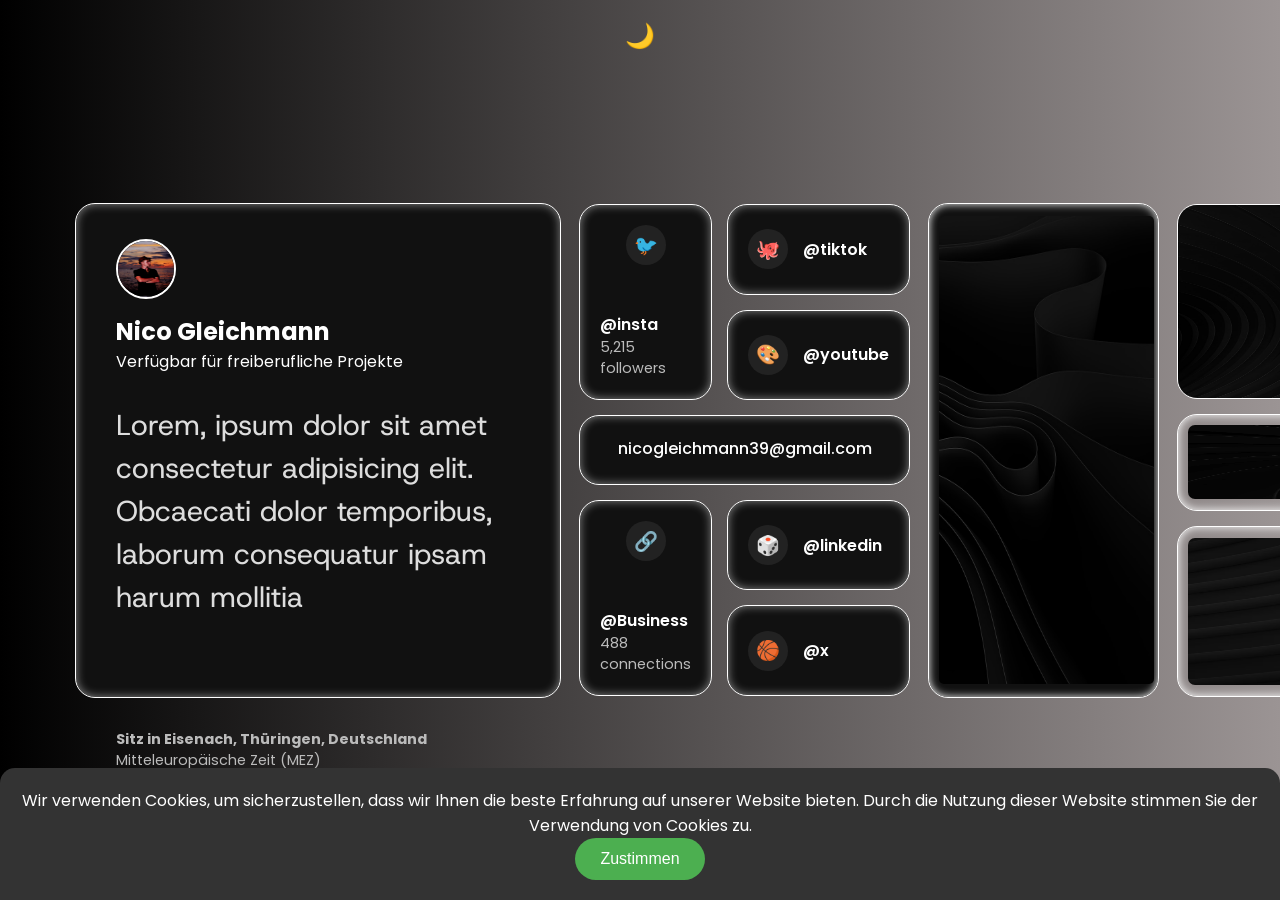
==== Hauputseite/index.html @ 2f492094 "Website Stand 12.2" ====
<!DOCTYPE html>
<html lang="de">
<head>
    <meta charset="UTF-8">
    <meta name="viewport" content="width=device-width, initial-scale=1.0">
    <link rel="stylesheet" href="style.css">
    <title>Startseite</title>
</head>
<body>
    <div class="top">
        <button id="theme-toggle" class="theme-button">🌙</button>
    </div>

    <div class="main container">

        <div class="box1 box">
            <a href="/portfolio/portfolio.html">
                <div class="top">
                    <img src="/img/Profil.JPG">
                    <h4>Nico Gleichmann</h4>
                    <p><span class="point"></span>Verfügbar für freiberufliche Projekte</p>
                </div>
                <div class="mid">
                    <h2>Lorem, ipsum dolor sit amet consectetur adipisicing elit. Obcaecati dolor temporibus, laborum consequatur ipsam harum mollitia </h2>
                    <img src="/img/erde.png" alt="">
                </div>
                <div class="bot">
                    <h4>Sitz in Eisenach, Thüringen, Deutschland</h4>
                    <p>Mitteleuropäische Zeit (MEZ)</p>
                </div>
            </a>
        </div>

        <div class="box2">
            <!-- Top Left Box -->
            <div class="case large_box" id="insta">
                <div class="icon">🐦</div>
                <div class="text">
                    <div class="username">@insta</div>
                    <div class="followers">5,215 followers</div>
                </div>
            </div>
    
            <!-- Top Right Boxes -->
            <div class="case">
                <div class="icon">🐙</div>
                <div class="text">
                    <div class="username">@tiktok</div>
                </div>
            </div>
    
            <div class="case">
                <div class="icon">🎨</div>
                <div class="text">
                    <div class="username">@youtube</div>
                </div>
            </div>
    
            <!-- Email Full Width Box -->
            <div class="email-box" id="email_box">
                nicogleichmann39@gmail.com
            </div>
    
            <!-- Bottom Left Box -->
            <div class="large_box case">
                <div class="icon">🔗</div>
                <div class="text">
                    <div class="username">@Business</div>
                    <div class="followers">488 connections</div>
                </div>
            </div>
    
            <!-- Bottom Right Boxes -->
            <div class=" case">
                <div class="icon">🎲</div>
                    <div class="text">
                    <div class="username">@linkedin</div>
                </div>
            </div>
    
            <div class="case">
                <div class="icon">🏀</div>
                    <div class="text">
                    <div class="username">@x</div>
                </div>
            </div>
        </div>

        <div class="box3 box no-hover">
            <img src="/img/black_02.jpg">
        </div>

        <div class="box4 no-hover">
            <div class="box_top">
                <img src="/img/black_01.jpg" class="first">
                <img src="/img/black_02.jpg" class="second">
            </div>

            <div class="full_width line01">
                <img src="/img/black-background.jpg">
            </div>

            <div class="full_width line02">
                <img src="/img/black_curves.png">
            </div>
        </div>

        <div class="box5 box no-hover">
            <img src="/img/black-background.jpg">
        </div>

        <div class="post-container box6 box insta">
            <div class="header">
              <img src="/img/instagram.png" alt="Instagram Logo" class="icon">
            </div>
            <div class="image-container slider">
              <img src="/img/insta02.jpg" alt="Cityscape" class="slide">
              <img src="/img/Profil.JPG" alt="Cityscape" class="slide">
              <img src="/img/black_kachel.jpg" alt="Cityscape" class="slide">
            </div>
            <div class="dots">
                <span class="dot active" onclick="moveSlide(0)"></span>
                <span class="dot" onclick="moveSlide(1)"></span>
                <span class="dot" onclick="moveSlide(2)"></span>
            </div>
            <div class="lower_section">
              <span id="insta2">@nico.gleichmann</span>
            </div>
          </div>

        <div class="box7">
            <div class="lite">
                <h4>Designing Inclusive Experiences</h4>
                <p>Jan 1, 2023</p>
            </div>
            <div class="lite">
                <h4>Creating Effective Onboarding Experiences for AI Products</h4>
                <p>Apr 8, 2022</p>
            </div>
            <div class="lite">
                <h4>Create a Landing Page That Performs Great</h4>
                <p>Mar 15, 2022</p>
            </div>
        </div>

        <div class="box8 box">
            <div class="form-box newsletter-box">
                <h2>Abonniere meinen Newsletter</h2>
                <p>Erhalte die neuesten Updates direkt in dein Postfach!</p>
                <form id="newsletter-form">
                  <input type="email" placeholder="Deine E-Mail-Adresse" required>
                  <button type="submit">Abonnieren</button>
                </form>
              </div>
        </div>
    </div>

    <div class="footer">
        <p>© 2025 by <a href="https://www.instagram.com/nico.gleichmann/" class="hover-effect instagram_link" id="instagram_link">Nico Gleichmann </a> | 
        <span class="info-container">Weitere Infos
            <div class="info-dropdown">
                <a href="links.html" class="hover-effect">Nutzungslinks</a>
                <a href="https://www.instagram.com/nico.gleichmann/" class="hover-effect">Impressum</a>
                <a href="https://www.instagram.com/nico.gleichmann/" class="hover-effect">Datenschutz</a>
            </div>
        </span>
        </p>
    </div>
    
    
    
    <!-- Cookie Banner -->
  <div class="cookie-banner" id="cookie-banner">
    <p>Wir verwenden Cookies, um sicherzustellen, dass wir Ihnen die beste Erfahrung auf unserer Website bieten. Durch die Nutzung dieser Website stimmen Sie der Verwendung von Cookies zu.</p>
    <button class="cookie-btn" id="accept-cookies">Zustimmen</button>
  </div>
    
    <script src="script.js"></script>
</body>
</html>

 
<!--
1. Links einfügen und Icons ordentlich machen (Box2)
2. Hover Effekt entfernen (Box4)
3. Insta Box hover ka? sieht irgendwie kacke aus (Box 6) [DONE]
4. Insta Box Image Slider [IN PROGRESS]
5. Box 7 (Projekte) schöner machen
6. Box 8 (Newsletter/Kontakt) schöner machen [IN PROGRESS]
7. Scroll Effekt Maus markiert alles wegmachen [DONE]
8. DarkMode [mit Canvas von ChatGPT]
9. Animationen [mit Canvas von ChatGPT]
9. Alert wenn man auf die Website kommt aktivieren [DONE]
10. Cookies machen [IN PROGRESS]
11.Datenbank erstellen für Cookies
-->
---- Hauputseite/style.css ----
@import url('https://fonts.googleapis.com/css2?family=Cormorant:ital,wght@0,300..700;1,300..700&family=Dancing+Script:wght@400;500;600;700&family=Host+Grotesk:ital,wght@0,300..800;1,300..800&family=Montserrat:wght@100;200;300;400;500;600;700;800;900&family=Open+Sans:wght@300;400;500;600;700;800&family=Orbitron:wght@400..900&family=Playpen+Sans:wght@100;200;300;400;500;600;700;800&family=Poppins:wght@100;200;300;400;500;600;700;800;900&family=Roboto:wght@100;300;400;500;700;900&display=swap');

/* Grundlegendes Reset */
*{
    margin: 0;
    padding: 0;
    -webkit-font-smothing: inherit;
    box-sizing: border-box;
}


html, body {
    width: 100%;
    height: 100%;
    scroll-behavior: smooth; /* Sanftes Scrollen */
    font-family: "Poppins", serif;
    /*background: #030303; /* Dunkler Hintergrund */
    background: linear-gradient(270deg,#9b9494, #000); /* von schwarz zu weiss */
    /*background: linear-gradient(90deg, #232323, #e5e5e5);*/ /* Heller Grauer Hintergrund */
    /*background: linear-gradient(180deg, #000000, #4a5c6b);*/ /* Dunkelblau zu Hellblau */
    color: #ffffff; /* Weißer Text */

    display: flex;
    align-items: center; /* Vertikale Zentrierung */
    justify-content: center; /* Horizontale Zentrierung */
}


/* ========== */

/* ===== Dark Mode Button ===== */
.theme-button {
    position: fixed;
    top: 10px;
    left: 50%;
    transform: translateX(-50%);
    background: none;
    border: none;
    color: white;
    font-size: 24px;
    cursor: pointer;
    z-index: 10;
    overflow: auto;   
}

/* ========== */

/* Hauptcontainer für horizontale Anordnung */
.main.container {
    display: flex;
    align-items: center;    
    flex-direction: row; 
    height: 100vh;
    width: auto;
    overflow-x: auto; /* Nur eine Scrollbar-Definition */
    overflow-y: hidden; /* Verhindert vertikales Scrollen */
    scrollbar-width: thin;  /* Für Firefox */
}

/* Webkit Scrollbar Styling (Chrome, Safari, Edge) */
.main.container::-webkit-scrollbar {
    width: 100%;         /* Breite statt Höhe für vertikale Scrollbar */
    background: #f1f1f1;
}

.main.container::-webkit-scrollbar-thumb {
    background: #000000;
    border-radius: 4px;
}

.main.container::-webkit-scrollbar-thumb:hover {
    background: #555;
}

/* Boxen */
.box {
    flex: 0 0 38vw; /* Box1 hat 50% der Breite des Viewports */
    height: 55%;
    background: #111;
    margin: 8px;
    border-radius: 20px;

    display: flex;
    flex-direction: column;
    justify-content: center;
}

/* ===== Inhalt von Box1 ===== */

.box1{
    flex: 0 0 38vw; /* Box1 hat 50% der Breite des Viewports */
    height: 55%;
    background: #111;
    padding: 30px;
    border-radius: 20px;
    margin: 0 -22px 0 75px;
    color: #fff;
    cursor: pointer;
    border: 1px solid #fff;
    box-shadow: inset 0 0 10px rgba(255, 255, 255, 0.5);
    transition: background-color 0.4s ease-in-out; /* Übergangseffekt für den Farbwechsel */
}

.box1:hover{
    cursor: pointer;
    background: #1f1e1e;
}

.box1 a{
    color: #fff;
    text-decoration: none;
    height: 100%;
    width: 100%;
}

.box1 a:active{
    color: #fff;
    text-decoration: none;
}

.box1 .top{
    display: grid;
    margin: 5px 10px;
}

.box1 .top h4 p{
    display: flex;
    flex-direction: column;

}

.box1 .top img {
    width: 60px;
    height: 60px;
    border-radius: 50%;
    border: 2px solid white;
}

.box1 .top h4 {
    font-size: 1.5rem;
    margin-top: 15px;
}

.box1 .mid {
    margin: 30px 30px 0 10px;
}

.box1 .mid img {
    display: none;
    position: absolute;
    left: 30%;
    padding-bottom: 110px;
    height: 300px;
    z-index: 0;
}

.box1 .mid h2 {
    font-size: 1.8rem;
    line-height: 1.5;
    color: #ddd;
    font-family: "Host Grotesk", serif;
    font-weight: 400;
    z-index: 1;
}

.box1 .bot {
    margin-top: 110px;
    margin-left: 10px;
    font-size: 0.9rem;
    color: #bbb;
    z-index: 1;
}

/* ========== */

/* ===== Inhalt von Box2 ===== */

.box2 {
    flex: 0 0 25vw; /* Box1 hat 50% der Breite des Viewports */
    height: 63.5%;
    padding: 40px;

    /*display: flex;
    flex-direction: column;
    justify-content: space-evenly;*/
    display: grid;
    grid-template-columns: repeat(2, 1fr);
    grid-template-rows: auto auto;
    gap: 15px;
}

.case {
    background-color: #111;
    border-radius: 20px;
    padding: 20px;
    display: flex;
    align-items: center;
    justify-content: flex-start;
    gap: 15px;
    border: 1px solid #fff;
    box-shadow: inset 0 0 10px rgba(255, 255, 255, 0.5);
    transition: background-color 0.4s ease-in-out; /* Übergangseffekt für den Farbwechsel */
}

.case:hover{
    cursor: pointer;
    background: #1f1e1e;
}

.icon {
    width: 40px;
    height: 40px;
    border-radius: 50%;
    background-color: #222;
    display: flex;
    align-items: center;
    justify-content: center;
    font-size: 1.2rem;
    color: #fff;
}

.text {
    display: flex;
    flex-direction: column;
}

.text .username {
    font-weight: 600;
    font-size: 1rem;
}

.text .followers {
    font-weight: 400;
    font-size: 0.9rem;
    color: #bbb;
}

/* Full-width email box */
.email-box {
    grid-column: 1 / -1;
    justify-content: center;
    background-color: #111;
    border-radius: 20px;
    padding: 15px;
    padding-top: 20px;
    text-align: center;
    font-size: 1rem;
    font-weight: 500;
    color: #fff;
    border: 1px solid #fff;
    box-shadow: inset 0 0 10px rgba(255, 255, 255, 0.5);
    transition: background-color 0.4s ease-in-out; /* Übergangseffekt für den Farbwechsel */
}

.email-box:hover{
    cursor: pointer;
    background: #1f1e1e;
}

/* Anpassung für große Boxen */
.large_box {
    grid-row: span 2; /* Box nimmt die Höhe von zwei Zeilen ein */
    display: flex;
    flex-direction: column;
    justify-content: space-between;
}

/* ========== */

/* ===== Inhalt von Box3 ===== */

.box3{
    flex: 0 0 18vw; /* Box1 hat 50% der Breite des Viewports */
    margin-left: -22px;
    border: 1px solid #fff;
    box-shadow: inset 0 0 8px rgba(255, 255, 255, 1);
    overflow: hidden; /* Verhindert, dass das Bild über den Rahmen hinausragt */
}

.box3 img{
    height: 95%;
    width: 94%;
    border-radius: 5px;
    margin-left: 10px;
}

.box3 img:hover{
    border: 3px solid #1f1e1e;
}

/* ===== Inhalt von Box4 ===== */

.box4{
    display: flex;
    flex-direction: column; /* Elemente werden vertikal gestapelt */

    flex: 0 0 34vw;
    height: 54.2%;
    margin: 0 10px;
    margin-bottom: 5px;
    gap: 15px;
}

.box4 img:hover{
    border: 3px solid #1f1e1e;
}

.box4 .box_top{
    height: 40%;
}

.box_top{
    display: flex;
    flex-direction: row;
    gap: 17px;
}

.box_top img{
    width: 100%;
    height: 100%;
    border-radius: 20px;
    border: 1px solid #fff;
}

.box_top .first{
    box-shadow: inset 0 0 10px rgba(255, 255, 255, 1);
}

.box_top .first img{
    height: 80%;
    width: 80%;
}

.box_top .second{
    box-shadow: inset 0 0 10px rgba(255, 255, 255, 1);
}

.box4 .full_width{
    height: 35%;
    width: 100%;
    border-radius: 20px;
    box-shadow: inset 0 0 10px rgba(255, 255, 255, 1);
    border: 1px solid #fff;
}

.box4 .line01{
    height: 20%;
}

.box4 .line01 img{
    height: 78%;
    width: 97%;
    margin: 10px 0 0 10px;
    border-radius: 7px;
}

.box4 .line02 img{
    height: 87.5%;
    width: 97%;
    margin: 10.5px 0 0 10px;
    border-radius: 7px;
}

/* ========== */

/* ===== Inhalt von Box5 ===== */

.box5{
    flex: 0 0 18vw; /* Box1 hat 50% der Breite des Viewports */
    border: 1px solid #fff;
    box-shadow: inset 0 0 8px rgba(255, 255, 255, 1);
    transition: background-color 0.4s ease-in-out; /* Übergangseffekt für den Farbwechsel */
}

.box5 img{
    height: 96%;
    width: 94%;
    border-radius: 5px;
    margin-left: 10px;
}

.box5 img:hover{
    border: 3px solid #1f1e1e;
}

/* ========== */

/* ===== Inhalt von Box6 ===== */

.box6{
    flex: 0 0 23vw; /* Box1 hat 50% der Breite des Viewports */
    border: 1px solid #fff;
    margin: 0 10px;
}

/* Allgemeiner Container */
.post-container {
    background-color: #111;
    border-radius: 20px;
    width: 350px;
    padding: 10px;
    color: white;
    display: flex;
    flex-direction: column;
    align-items: center;
    justify-content: space-between;
    overflow: hidden;
    box-shadow: inset 0 0 10px rgba(255, 255, 255, 1);
    transition: background-color 0.4s ease-in-out; /* Übergangseffekt für den Farbwechsel */
}
  
.post-container:hover{
    background: #1f1e1e;
}

/* Header mit Instagram-Icon */
.header {
    width: 100%;
    display: flex;
    justify-content: flex-start;
}
  
.header .icon {
    width: 30px;
    height: 30px;
    margin: 10px;
    margin-bottom: 13px;
}
  
/* Bildcontainer */
.image-container {
    width: 100%;
    height: 75%;
    overflow: hidden;
    cursor: grab;
}
  
.image-container img {
    width: 100%;
    height: 100%;
    object-fit: cover;
}

.slider {
    display: flex;
    transition: transform 0.5s ease-in-out;
    width: 100%;
  }
  
/* Punkte unter dem Bild */
.dots {
    display: flex;
    justify-content: center;
    gap: 5px;
    margin: 10px 0;
}
  
.dot {
    width: 8px;
    height: 8px;
    background-color: gray;
    border-radius: 50%;
}
  
.dot.active {
    background-color: white;
}
  
/* Footer mit Text */
.lower_section {
    width: 100%;
    display: flex;
    justify-content: flex-start;
    padding: 10px;
    font-size: 1rem;
    font-weight: bold;
}
  

/* ========== */

/* ===== Inhalt von Box7 ===== */

.box7{
    flex: 0 0 18vw; /* Box1 hat 50% der Breite des Viewports */
}

.box7 .lite{
    background-color: #111;
    border-radius: 20px;
    padding: 30px;
    height: 157px;
    margin: 12px 12px 12px 8px;

    display: flex;
    flex-direction: column;
    border: 1px solid #fff;
    box-shadow: inset 0 0 10px rgba(255, 255, 255, 0.5);
    transition: background-color 0.4s ease-in-out; /* Übergangseffekt für den Farbwechsel */
}

.box7 .lite:hover{
    cursor: pointer;
    background: #1f1e1e;
}

/* ========== */

/* ===== Inhalt von Box8 ===== */

.box8{
    flex: 0 0 12vw; /* Box1 hat 50% der Breite des Viewports */
    margin: 0 500px 0 8px;
    border: 1px solid #fff;
    box-shadow: inset 0 0 10px rgba(255, 255, 255, 0.5);
    transition: background-color 0.4s ease-in-out; /* Übergangseffekt für den Farbwechsel */
}

.box8:hover{
    cursor: pointer;
    background: #1f1e1e;
}


h2 {
    color: #fff;
  }
  
  .form-box {
    border-radius: 8px;
    box-shadow: 0 4px 12px rgba(0, 0, 0, 0.1);
    padding: 20px;
    margin: 20px auto;
    max-width: 500px;
    text-align: center;
    transition: transform 0.6s ease;
    position: relative; /* Position relativ setzen, um Z-Index zu verwenden */
    z-index: 1; /* Stellt sicher, dass der Hover-Effekt nicht die Eingabefelder blockiert */
  }
  
  .form-box:hover {
    transform: translateY(-10px);
  }
  
  .form-box p {
    font-size: 16px;
    color: #969696;
    margin-bottom: 30px;
  }
  
  input, textarea {
    width: 100%;
    padding: 12px;
    margin-bottom: 15px;
    border: 1px solid #ccc;
    border-radius: 5px;
    font-size: 16px;
    color: #333;
    transition: border-color 0.3s ease;
  }
  
  input:focus, textarea:focus {
    border-color: #d4ba61;
    outline: none;
  }
  
  button {
    padding: 12px 20px;
    font-size: 16px;
    color: #fff;
    background-color: #d4ba61;
    border: none;
    border-radius: 25px;
    cursor: pointer;
    transition: background-color 0.3s ease;
  }
  
  button:hover {
    background-color: #afa849;
  }
  
  button:focus {
    outline: none;
  }


  textarea {
    resize: vertical;
  }
  
  form {
    display: flex;
    flex-direction: column;
  }

/* ========== */ 





/* Footer */
/* Footer */
.footer {
    position: fixed;
    bottom: 0;
    left: 0;
    width: 100%;
    text-align: center;
    padding: 10px;
    margin-bottom: 10px;
    color: #fff;
    font-size: 0.9rem;
}

.footer a {
    color: #fff;
    text-decoration: none;
}

.footer a:hover {
    cursor: pointer;
    text-decoration: underline;
}

.footer a:active {
    color: #fff;
}

/* Hover-Effekt */

#instagram_link {
    transition: text-decoration 0.3s ease; /* Sanfte Übergänge */
}

/* Info-Container */
.info-container {
    position: relative;
    display: inline-block;
    cursor: pointer;
}

/* Info-Dropdown */
.info-dropdown {
    display: none; /* Standardmäßig versteckt */
    position: absolute;
    bottom: 100%; /* Zeige die Box oberhalb */
    left: 50%;
    transform: translateX(-50%);
    background-color: #000000;
    color: white;
    padding: 10px;
    border: 1px solid white;
    border-radius: 5px;
    box-shadow: 0 2px 5px rgba(0, 0, 0, 0.2);
    z-index: 10;
    text-align: center;
    min-width: 150px;
    box-shadow: inset 0 0 8px rgba(255, 255, 255, 1);
}

/* Dropdown-Link */
.info-dropdown a {
    display: block;
    margin: 5px 0;
    color: #fff;
    text-decoration: none;
}

.info-dropdown a:hover {
    text-decoration: underline;
}

/* Verbindungslinie */
.info-dropdown hr {
    margin: 0;
    border: 0;
    height: 2px;
    background-color: white;
    width: 80%; /* Passe die Breite an */
    margin-bottom: 10px; /* Abstand zwischen Strich und Links */
}

/* Dropdown anzeigen beim Hover */
.info-container:hover .info-dropdown {
    display: block;
}

/* Responsive Design */
@media (max-width: 600px) {
    .footer {
        font-size: 0.8rem;
        padding: 8px;
    }
    
    .info-dropdown {
        min-width: 120px;
        font-size: 0.8rem;
    }
}


/* Cookie Banner */
.cookie-banner {
    background-color: #333;
    color: white;
    position: fixed;
    bottom: 0;
    left: 0;
    right: 0;
    padding: 20px;
    text-align: center;
    z-index: 1000;
    border-radius: 15px 15px 0 0;
    display: none;
    animation: slideUp 0.5s ease-out;
  }
  
  .cookie-content {
    max-width: 800px;
    margin: 0 auto;
  }
  
  .cookie-text {
    margin: 0;
    padding-bottom: 10px;
    font-size: 16px;
    line-height: 1.5;
  }
  
  .cookie-btn {
    background-color: #4CAF50;
    color: white;
    padding: 12px 25px;
    border: none;
    border-radius: 25px;
    cursor: pointer;
    font-size: 16px;
    transition: background-color 0.3s ease, transform 0.3s ease;
  }
  
  .cookie-btn:hover {
    background-color: #45a049;
    transform: translateY(-2px);
  }
  
  .cookie-btn:focus {
    outline: none;
  }
  
  .content {
    padding: 20px;
    font-size: 18px;
    text-align: center;
  }
  
  /* Animation für das Erscheinen des Banners */
  @keyframes slideUp {
    from {
      transform: translateY(100%);
    }
    to {
      transform: translateY(0);
    }
  }




/* ===== Responsive */

@media(max-width: 810px){
    .main.container{
        display: flex;
        flex-direction: column;
    }

    .box{
        margin: 10px 20px;
        width: 100%;
    }

    .box1{
        margin-top: 70px;
    }

    .box2{
        grid-template-columns: 1fr;
        margin-bottom: 220px;
    }

    .email-box {
        grid-column: auto;
    }

    .bottom-box {
        grid-template-columns: 1fr;
    }
}
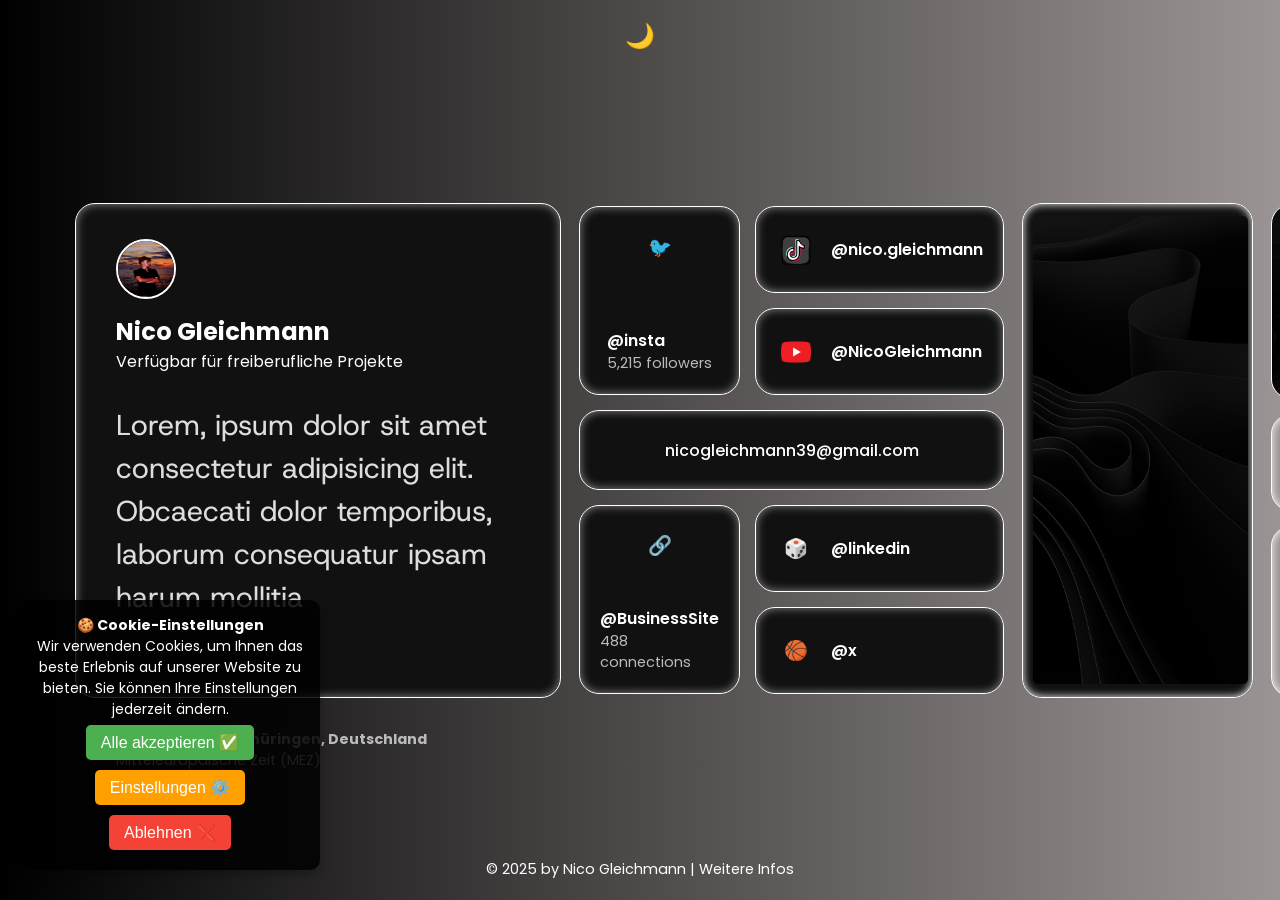
==== commit a93cf889: "Website stand 18.2" ====
--- a/Hauputseite/index.html
+++ b/Hauputseite/index.html
@@ -43,16 +43,16 @@
     
             <!-- Top Right Boxes -->
             <div class="case">
-                <div class="icon">🐙</div>
-                <div class="text">
-                    <div class="username">@tiktok</div>
-                </div>
-            </div>
-    
-            <div class="case">
-                <div class="icon">🎨</div>
-                <div class="text">
-                    <div class="username">@youtube</div>
+                <div class="icon"><img src="/img/tiktok2.png" alt=""></div>
+                <div class="text">
+                    <div class="username">@nico.gleichmann</div>
+                </div>
+            </div>
+    
+            <div class="case" id="youtube">
+                <div class="icon"><img src="/img/youtube.png" alt=""></div>
+                <div class="text">
+                    <div class="username">@NicoGleichmann</div>
                 </div>
             </div>
     
@@ -65,7 +65,7 @@
             <div class="large_box case">
                 <div class="icon">🔗</div>
                 <div class="text">
-                    <div class="username">@Business</div>
+                    <div class="username">@BusinessSite</div>
                     <div class="followers">488 connections</div>
                 </div>
             </div>
@@ -170,10 +170,17 @@
     
     
     <!-- Cookie Banner -->
-  <div class="cookie-banner" id="cookie-banner">
-    <p>Wir verwenden Cookies, um sicherzustellen, dass wir Ihnen die beste Erfahrung auf unserer Website bieten. Durch die Nutzung dieser Website stimmen Sie der Verwendung von Cookies zu.</p>
-    <button class="cookie-btn" id="accept-cookies">Zustimmen</button>
-  </div>
+    <div class="cookie-banner" id="cookie-banner">
+        <div class="cookie-content">
+            <h4>🍪 Cookie-Einstellungen</h4>
+            <p>Wir verwenden Cookies, um Ihnen das beste Erlebnis auf unserer Website zu bieten. Sie können Ihre Einstellungen jederzeit ändern.</p>
+            <div class="cookie-buttons">
+                <button class="cookie-btn accept" id="accept-cookies">Alle akzeptieren ✅</button>
+                <button class="cookie-btn settings" id="settings-cookies">Einstellungen ⚙️</button>
+                <button class="cookie-btn reject" id="reject-cookies">Ablehnen ❌</button>
+            </div>
+        </div>
+    </div>
     
     <script src="script.js"></script>
 </body>
@@ -193,7 +200,29 @@
 9. Alert wenn man auf die Website kommt aktivieren [DONE]
 10. Cookies machen [IN PROGRESS]
 11.Datenbank erstellen für Cookies
+12. Datenschutz und Sicherheit für die Website
 -->
 
-
-
+<!--
+Ich habe gleich mal mehrere Anliegen. Ich möchte dass du die Grundstruktur des Codes NICHT änderst nur Sachen die absolut wichtig sind 
+ABER den Aufbau und style der Grundstrukur der Website beibehält und nicht änderst. Also Nummer 1. Füge Animationen wenn man die Seite 
+öffnet oder neulädt oder scrollt in irgend eine Richtung das dann so reinflieg animationen kommen das das einfach nen bisschen 
+interaktiver ist und schöner für das Auge, dass wenn man die Sachen macht die ich gerade gesagt habe das dann eine geile Animationen 
+kommt. Mein 2. Anliegen ist das ich ganz gerne einen White Mode noch hätte: den Dark Mode habe ich bereits das der der Standard 
+eingestellt ist ich möchte aber das man über den Button oben in der Mitte was bereits mit JS eingestellt ist in den White Mode kommt, 
+nur es sind noch keine Farben für die ganzen Elemete und so der Rest ist halt noch nicht eingestellt. Also ich möchte jetzt das du für 
+mich jedes Element auf der Website inklusive Body Hintergrund in den White MOde überführst und dann ein nahtloses umschalten von 
+Dark Mode (was jetzt gerade ist und was ich schon gemacht habe) zu White mode. Dann ist mein 3. Anliegen das du den Hover Effekt also 
+das man wenn man über die Bilder der Box4 drüber geht das dann so ein hovereffekt entsteht den möchte ich komplett entfernt haben für 
+diese Elemente nur da war halt das Problem glaube ich dass dass ein .box Elemnte war und dass kann halt auch nicht weg weil das dann 
+die Grundeinstellungen der Box4 vernichtet also finde da mal einen weg den Hover Effekt für das Element zu entfernen aber ohne das andere 
+Elemente (Boxen) davon beeinträchtigt / beeinflusst sind. Dann mein 4. Anliegen ist, dass du nochmal nach dem Image Slider in 
+der Box6/post-container schaust der Effekt geht zwar nur das zweite und dritte Bild sind irgendwie nicht zu sehen löse das mal bitte 
+und dann füge mal noch einen Effekt hinzu das man auch manuell in dem man mit der Maus an einer Seite des Bildes zieht das man dann 
+zum nächsten kommt.
+
+Ich möchte dass du die Grundstruktur des Codes NICHT änderst nur Sachen die absolut wichtig sind 
+ABER den Aufbau und style der Grundstrukur der Website beibehält und nicht änderst. Mein 1. Anliegen ist das ich ganz gerne einen White 
+Mode noch hätte: den Dark Mode habe ich bereits das der der Standard 
+eingestellt ist ich möchte aber das man über den Button oben in der Mitte was bereits mit JS eingestellt ist in den White Mode kommt, 
+nur es sind noch keine Farben für die ganzen Elemete und so der Rest ist halt noch nicht eingestellt. 
--- a/Hauputseite/style.css
+++ b/Hauputseite/style.css
@@ -177,7 +177,7 @@
 
 .box2 {
     flex: 0 0 25vw; /* Box1 hat 50% der Breite des Viewports */
-    height: 63.5%;
+    height: 63.1%;
     padding: 40px;
 
     /*display: flex;
@@ -211,12 +211,17 @@
     width: 40px;
     height: 40px;
     border-radius: 50%;
-    background-color: #222;
+    /*background-color: #222;*/
     display: flex;
     align-items: center;
     justify-content: center;
     font-size: 1.2rem;
     color: #fff;
+}
+
+.icon img {
+    width: 30px;
+    height: 30px;
 }
 
 .text {
@@ -241,8 +246,8 @@
     justify-content: center;
     background-color: #111;
     border-radius: 20px;
-    padding: 15px;
-    padding-top: 20px;
+    padding: 20px;
+    padding-top: 27px;
     text-align: center;
     font-size: 1rem;
     font-weight: 500;
@@ -534,8 +539,6 @@
     max-width: 500px;
     text-align: center;
     transition: transform 0.6s ease;
-    position: relative; /* Position relativ setzen, um Z-Index zu verwenden */
-    z-index: 1; /* Stellt sicher, dass der Hover-Effekt nicht die Eingabefelder blockiert */
   }
   
   .form-box:hover {
@@ -702,67 +705,62 @@
 
 /* Cookie Banner */
 .cookie-banner {
-    background-color: #333;
+    background-color: rgba(0, 0, 0, 0.85);
     color: white;
     position: fixed;
-    bottom: 0;
-    left: 0;
-    right: 0;
-    padding: 20px;
+    bottom: 30px;
+    right: 0px;
+    left: 20px;
+    width: 300px;
+    padding: 15px;
+    border-radius: 10px;
+    box-shadow: 0px 4px 10px rgba(0, 0, 0, 0.3);
+    font-size: 14px;
     text-align: center;
-    z-index: 1000;
-    border-radius: 15px 15px 0 0;
     display: none;
-    animation: slideUp 0.5s ease-out;
-  }
-  
-  .cookie-content {
-    max-width: 800px;
-    margin: 0 auto;
-  }
-  
-  .cookie-text {
-    margin: 0;
-    padding-bottom: 10px;
-    font-size: 16px;
-    line-height: 1.5;
-  }
-  
-  .cookie-btn {
+    animation: fadeIn 0.5s ease-in-out;
+}
+
+.cookie-buttons button {
+    margin: 5px;
+    padding: 8px 15px;
+    border: none;
+    border-radius: 5px;
+    cursor: pointer;
+    transition: background 0.3s;
+}
+
+.accept {
     background-color: #4CAF50;
     color: white;
-    padding: 12px 25px;
-    border: none;
-    border-radius: 25px;
-    cursor: pointer;
-    font-size: 16px;
-    transition: background-color 0.3s ease, transform 0.3s ease;
-  }
-  
-  .cookie-btn:hover {
+}
+
+.accept:hover {
     background-color: #45a049;
-    transform: translateY(-2px);
-  }
-  
-  .cookie-btn:focus {
-    outline: none;
-  }
-  
-  .content {
-    padding: 20px;
-    font-size: 18px;
-    text-align: center;
-  }
-  
-  /* Animation für das Erscheinen des Banners */
-  @keyframes slideUp {
-    from {
-      transform: translateY(100%);
-    }
-    to {
-      transform: translateY(0);
-    }
-  }
+}
+
+.reject {
+    background-color: #f44336;
+    color: white;
+}
+
+.reject:hover {
+    background-color: #e53935;
+}
+
+.settings {
+    background-color: #ffa000;
+    color: white;
+}
+
+.settings:hover {
+    background-color: #ff8f00;
+}
+
+@keyframes fadeIn {
+    from { opacity: 0; transform: translateY(20px); }
+    to { opacity: 1; transform: translateY(0); }
+}
 
 
 
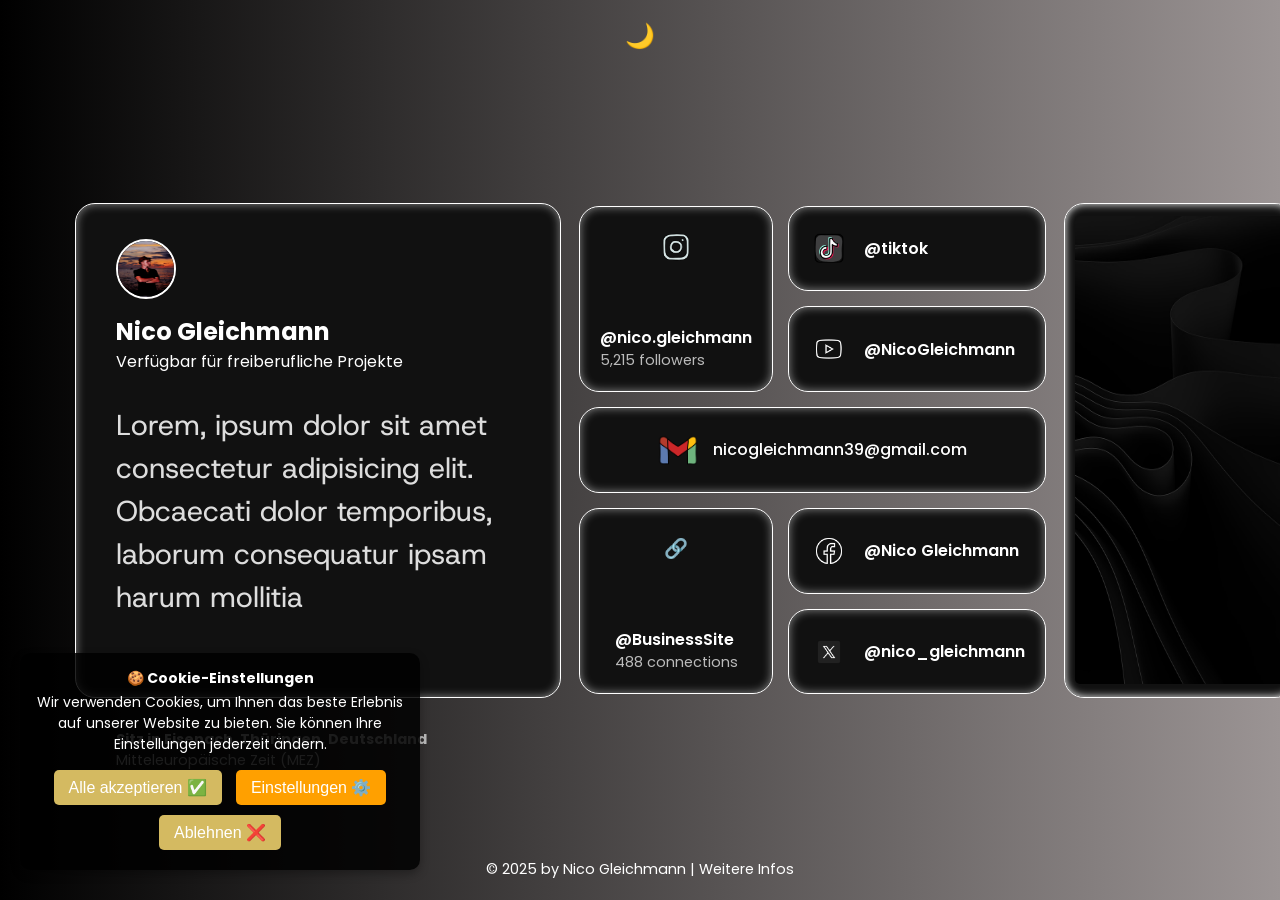
==== commit d30d4539: "Website stand 19.2" ====
--- a/Hauputseite/index.html
+++ b/Hauputseite/index.html
@@ -13,7 +13,7 @@
 
     <div class="main container">
 
-        <div class="box1 box">
+        <div class="box1 box slide-in">
             <a href="/portfolio/portfolio.html">
                 <div class="top">
                     <img src="/img/Profil.JPG">
@@ -31,38 +31,38 @@
             </a>
         </div>
 
-        <div class="box2">
+        <div class="box2 slide-in">
             <!-- Top Left Box -->
-            <div class="case large_box" id="insta">
-                <div class="icon">🐦</div>
-                <div class="text">
-                    <div class="username">@insta</div>
+            <div class="case large_box" id="insta" data-link="https://www.instagram.com/nico.gleichmann/">
+                <div class="icon"><img src="/img/insta.png" alt=""></div>
+                <div class="text">
+                    <div class="username">@nico.gleichmann</div>
                     <div class="followers">5,215 followers</div>
                 </div>
             </div>
     
             <!-- Top Right Boxes -->
-            <div class="case">
+            <div class="case" id="tiktok" data-link="https://www.tiktok.com/">
                 <div class="icon"><img src="/img/tiktok2.png" alt=""></div>
                 <div class="text">
-                    <div class="username">@nico.gleichmann</div>
-                </div>
-            </div>
-    
-            <div class="case" id="youtube">
-                <div class="icon"><img src="/img/youtube.png" alt=""></div>
+                    <div class="username">@tiktok</div>
+                </div>
+            </div>
+    
+            <div class="case" id="youtube" data-link="https://www.youtube.com/@NicoGleichmann">
+                <div class="icon"><img src="/img/youtube_white.png" alt=""></div>
                 <div class="text">
                     <div class="username">@NicoGleichmann</div>
                 </div>
             </div>
     
             <!-- Email Full Width Box -->
-            <div class="email-box" id="email_box">
-                nicogleichmann39@gmail.com
+            <div class="email-box case" id="email_box" data-link="https://mail.google.com/mail/u/0/#inbox">
+                <img src="/img/gmail.png" alt="">nicogleichmann39@gmail.com
             </div>
     
             <!-- Bottom Left Box -->
-            <div class="large_box case">
+            <div class="large_box case" id="business" data-link="/business/business.html">
                 <div class="icon">🔗</div>
                 <div class="text">
                     <div class="username">@BusinessSite</div>
@@ -71,26 +71,26 @@
             </div>
     
             <!-- Bottom Right Boxes -->
-            <div class=" case">
-                <div class="icon">🎲</div>
+            <div class="case" id="facebook" data-link="https://www.facebook.com/profile.php?id=61571706736157">
+                <div class="icon"><img src="/img/facebook.png" alt=""></div>
                     <div class="text">
-                    <div class="username">@linkedin</div>
-                </div>
-            </div>
-    
-            <div class="case">
-                <div class="icon">🏀</div>
+                    <div class="username">@Nico Gleichmann</div>
+                </div>
+            </div>
+    
+            <div class="case" id="x" data-link="https://x.com/nico_gleichmann">
+                <div class="icon"><img src="/img/x2.png" alt=""></div>
                     <div class="text">
-                    <div class="username">@x</div>
-                </div>
-            </div>
-        </div>
-
-        <div class="box3 box no-hover">
+                    <div class="username">@nico_gleichmann</div>
+                </div>
+            </div>
+        </div>
+
+        <div class="box3 box no-hover slide-in">
             <img src="/img/black_02.jpg">
         </div>
 
-        <div class="box4 no-hover">
+        <div class="box4 no-hover slide-in">
             <div class="box_top">
                 <img src="/img/black_01.jpg" class="first">
                 <img src="/img/black_02.jpg" class="second">
@@ -105,18 +105,18 @@
             </div>
         </div>
 
-        <div class="box5 box no-hover">
+        <div class="box5 box no-hover slide-in">
             <img src="/img/black-background.jpg">
         </div>
 
-        <div class="post-container box6 box insta">
+        <div class="post-container box6 box insta slide-in">
             <div class="header">
               <img src="/img/instagram.png" alt="Instagram Logo" class="icon">
             </div>
             <div class="image-container slider">
-              <img src="/img/insta02.jpg" alt="Cityscape" class="slide">
-              <img src="/img/Profil.JPG" alt="Cityscape" class="slide">
-              <img src="/img/black_kachel.jpg" alt="Cityscape" class="slide">
+              <img src="/img/insta02.jpg" alt="" class="slide">
+              <img src="#" alt="" class="slide">
+              <img src="#" alt="" class="slide">
             </div>
             <div class="dots">
                 <span class="dot active" onclick="moveSlide(0)"></span>
@@ -128,27 +128,27 @@
             </div>
           </div>
 
-        <div class="box7">
+        <div class="box7 slide-in">
             <div class="lite">
-                <h4>Designing Inclusive Experiences</h4>
-                <p>Jan 1, 2023</p>
+                <h4>1. Website Portfolio fertig machen</h4>
+                <p>1.April 2025</p>
             </div>
             <div class="lite">
-                <h4>Creating Effective Onboarding Experiences for AI Products</h4>
-                <p>Apr 8, 2022</p>
+                <h4>2. Website Business fertig machen</h4>
+                <p>15.Mai 2025</p>
             </div>
             <div class="lite">
-                <h4>Create a Landing Page That Performs Great</h4>
-                <p>Mar 15, 2022</p>
-            </div>
-        </div>
-
-        <div class="box8 box">
+                <h4>3. Social Media up to date bringen</h4>
+                <p>30. Mai 2025</p>
+            </div>
+        </div>
+
+        <div class="box8 box slide-in">
             <div class="form-box newsletter-box">
                 <h2>Abonniere meinen Newsletter</h2>
                 <p>Erhalte die neuesten Updates direkt in dein Postfach!</p>
                 <form id="newsletter-form">
-                  <input type="email" placeholder="Deine E-Mail-Adresse" required>
+                  <input type="search" placeholder="Deine E-Mail-Adresse" id="textInput">
                   <button type="submit">Abonnieren</button>
                 </form>
               </div>
@@ -186,43 +186,37 @@
 </body>
 </html>
 
- 
+<!--Icons in Box2--> 
+
+
+
 <!--
-1. Links einfügen und Icons ordentlich machen (Box2)
-2. Hover Effekt entfernen (Box4)
-3. Insta Box hover ka? sieht irgendwie kacke aus (Box 6) [DONE]
-4. Insta Box Image Slider [IN PROGRESS]
-5. Box 7 (Projekte) schöner machen
-6. Box 8 (Newsletter/Kontakt) schöner machen [IN PROGRESS]
-7. Scroll Effekt Maus markiert alles wegmachen [DONE]
-8. DarkMode [mit Canvas von ChatGPT]
-9. Animationen [mit Canvas von ChatGPT]
+1. Links einfügen und Icons ordentlich machen (Box2) [DONE]     
+2. Hover Effekt entfernen (Box4)                MACHEN
+3. Insta Box (Box 6) [IN PROGRESS]                  MACHEN
+4. Box 8 (Newsletter/Kontakt) schöner machen [DONE]
+5. Scroll Effekt Maus markiert alles wegmachen [DONE]
+6. DarkMode [mit Canvas von ChatGPT]                    MACHEN
+7. Animationen wenn man auf die Website kommt [IN PROGRESS]
+8. Animationen wenn man hovert
 9. Alert wenn man auf die Website kommt aktivieren [DONE]
-10. Cookies machen [IN PROGRESS]
+
+Wenn die Seite fertig ist:
+10. Impressum erstellen
 11.Datenbank erstellen für Cookies
 12. Datenschutz und Sicherheit für die Website
+13.Newsletter Funktion validieren 
 -->
 
+
+
+
+
+
+
+
 <!--
-Ich habe gleich mal mehrere Anliegen. Ich möchte dass du die Grundstruktur des Codes NICHT änderst nur Sachen die absolut wichtig sind 
-ABER den Aufbau und style der Grundstrukur der Website beibehält und nicht änderst. Also Nummer 1. Füge Animationen wenn man die Seite 
-öffnet oder neulädt oder scrollt in irgend eine Richtung das dann so reinflieg animationen kommen das das einfach nen bisschen 
-interaktiver ist und schöner für das Auge, dass wenn man die Sachen macht die ich gerade gesagt habe das dann eine geile Animationen 
-kommt. Mein 2. Anliegen ist das ich ganz gerne einen White Mode noch hätte: den Dark Mode habe ich bereits das der der Standard 
-eingestellt ist ich möchte aber das man über den Button oben in der Mitte was bereits mit JS eingestellt ist in den White Mode kommt, 
-nur es sind noch keine Farben für die ganzen Elemete und so der Rest ist halt noch nicht eingestellt. Also ich möchte jetzt das du für 
-mich jedes Element auf der Website inklusive Body Hintergrund in den White MOde überführst und dann ein nahtloses umschalten von 
-Dark Mode (was jetzt gerade ist und was ich schon gemacht habe) zu White mode. Dann ist mein 3. Anliegen das du den Hover Effekt also 
-das man wenn man über die Bilder der Box4 drüber geht das dann so ein hovereffekt entsteht den möchte ich komplett entfernt haben für 
-diese Elemente nur da war halt das Problem glaube ich dass dass ein .box Elemnte war und dass kann halt auch nicht weg weil das dann 
-die Grundeinstellungen der Box4 vernichtet also finde da mal einen weg den Hover Effekt für das Element zu entfernen aber ohne das andere 
-Elemente (Boxen) davon beeinträchtigt / beeinflusst sind. Dann mein 4. Anliegen ist, dass du nochmal nach dem Image Slider in 
-der Box6/post-container schaust der Effekt geht zwar nur das zweite und dritte Bild sind irgendwie nicht zu sehen löse das mal bitte 
-und dann füge mal noch einen Effekt hinzu das man auch manuell in dem man mit der Maus an einer Seite des Bildes zieht das man dann 
-zum nächsten kommt.
-
-Ich möchte dass du die Grundstruktur des Codes NICHT änderst nur Sachen die absolut wichtig sind 
-ABER den Aufbau und style der Grundstrukur der Website beibehält und nicht änderst. Mein 1. Anliegen ist das ich ganz gerne einen White 
-Mode noch hätte: den Dark Mode habe ich bereits das der der Standard 
-eingestellt ist ich möchte aber das man über den Button oben in der Mitte was bereits mit JS eingestellt ist in den White Mode kommt, 
-nur es sind noch keine Farben für die ganzen Elemete und so der Rest ist halt noch nicht eingestellt. +Verbesserungen für später:
+ -Links (Box2) nicht in einem anderen Fenster öffnen
+
+-->
--- a/Hauputseite/style.css
+++ b/Hauputseite/style.css
@@ -176,8 +176,8 @@
 /* ===== Inhalt von Box2 ===== */
 
 .box2 {
-    flex: 0 0 25vw; /* Box1 hat 50% der Breite des Viewports */
-    height: 63.1%;
+    flex: 0 0 28vw; /* Box1 hat 50% der Breite des Viewports */
+    height: 63.2%;
     padding: 40px;
 
     /*display: flex;
@@ -247,7 +247,6 @@
     background-color: #111;
     border-radius: 20px;
     padding: 20px;
-    padding-top: 27px;
     text-align: center;
     font-size: 1rem;
     font-weight: 500;
@@ -260,6 +259,11 @@
 .email-box:hover{
     cursor: pointer;
     background: #1f1e1e;
+}
+
+.email-box img{
+    width: 40px;
+    height: 40px;
 }
 
 /* Anpassung für große Boxen */
@@ -494,7 +498,7 @@
     background-color: #111;
     border-radius: 20px;
     padding: 30px;
-    height: 157px;
+    height: 165px;
     margin: 12px 12px 12px 8px;
 
     display: flex;
@@ -711,7 +715,7 @@
     bottom: 30px;
     right: 0px;
     left: 20px;
-    width: 300px;
+    width: 400px;
     padding: 15px;
     border-radius: 10px;
     box-shadow: 0px 4px 10px rgba(0, 0, 0, 0.3);
@@ -730,22 +734,30 @@
     transition: background 0.3s;
 }
 
+.cookie-content h4{
+    margin-bottom: 3px;
+}
+
+.cookie-content .cookie-buttons{
+    margin-top: 10px;
+}
+
 .accept {
-    background-color: #4CAF50;
+    background-color: #d4ba61;
     color: white;
 }
 
 .accept:hover {
-    background-color: #45a049;
+    background-color: #cac16c;
 }
 
 .reject {
-    background-color: #f44336;
+    background-color: linear-gradient(to right, #3b3b3b, #b3b3b3);
     color: white;
 }
 
 .reject:hover {
-    background-color: #e53935;
+    background-color: linear-gradient(to right, #646464, #b3b3b3);
 }
 
 .settings {
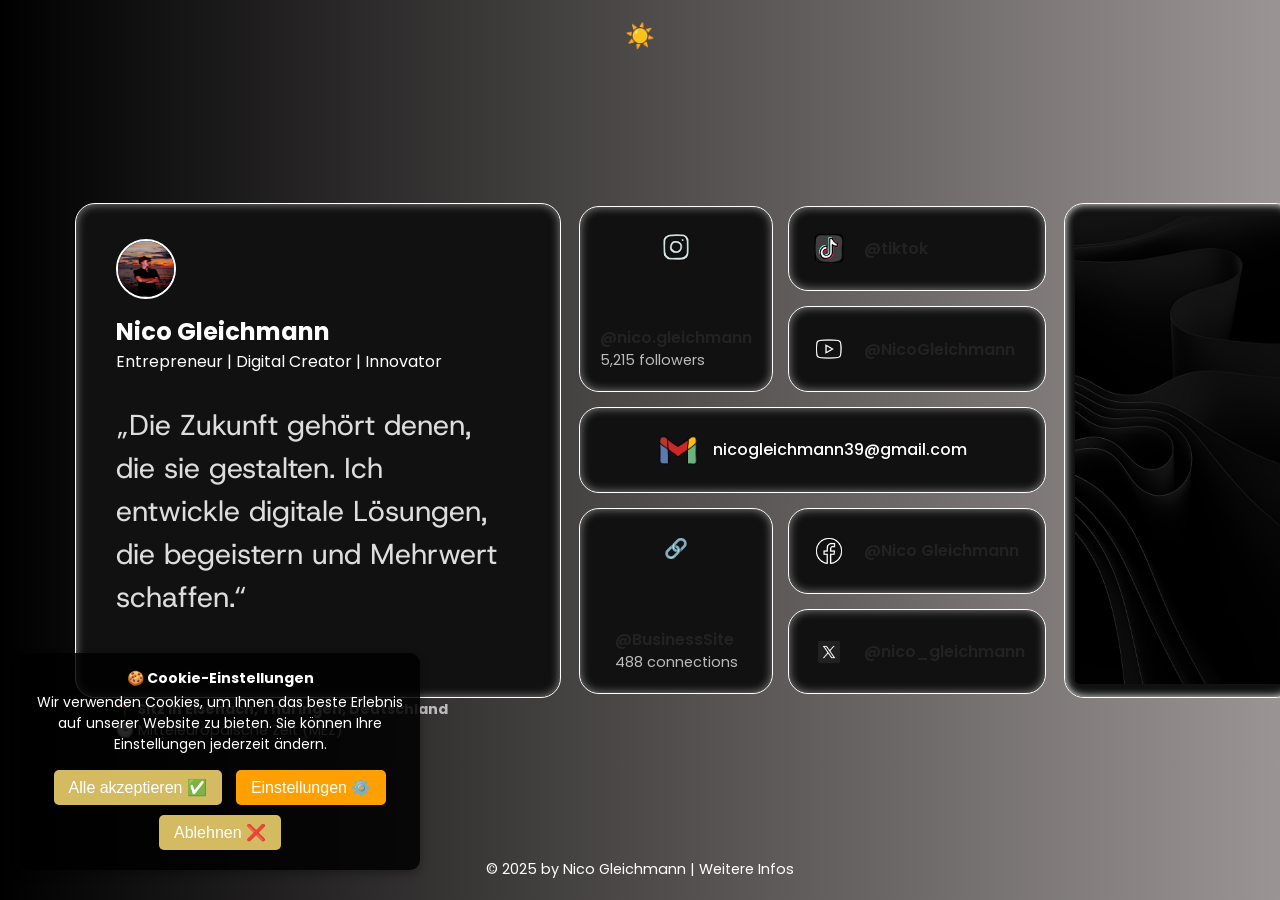
==== commit adda1a37: "Website stand 28.2 01" ====
--- a/Hauputseite/index.html
+++ b/Hauputseite/index.html
@@ -18,15 +18,15 @@
                 <div class="top">
                     <img src="/img/Profil.JPG">
                     <h4>Nico Gleichmann</h4>
-                    <p><span class="point"></span>Verfügbar für freiberufliche Projekte</p>
+                    <p><span class="point"></span>Entrepreneur | Digital Creator | Innovator</p>
                 </div>
                 <div class="mid">
-                    <h2>Lorem, ipsum dolor sit amet consectetur adipisicing elit. Obcaecati dolor temporibus, laborum consequatur ipsam harum mollitia </h2>
+                    <h2>„Die Zukunft gehört denen, die sie gestalten. Ich entwickle digitale Lösungen, die begeistern und Mehrwert schaffen.“</h2>
                     <img src="/img/erde.png" alt="">
                 </div>
                 <div class="bot">
-                    <h4>Sitz in Eisenach, Thüringen, Deutschland</h4>
-                    <p>Mitteleuropäische Zeit (MEZ)</p>
+                    <h4>📍 Sitz in Eisenach, Thüringen, Deutschland</h4>
+                    <p>🕒 Mitteleuropäische Zeit (MEZ)</p>
                 </div>
             </a>
         </div>
@@ -89,24 +89,18 @@
         <div class="box3 box no-hover slide-in">
             <img src="/img/black_02.jpg">
         </div>
-
-        <div class="box4 no-hover slide-in">
-            <div class="box_top">
-                <img src="/img/black_01.jpg" class="first">
-                <img src="/img/black_02.jpg" class="second">
-            </div>
-
-            <div class="full_width line01">
-                <img src="/img/black-background.jpg">
-            </div>
-
-            <div class="full_width line02">
-                <img src="/img/black_curves.png">
-            </div>
+        
+        <div class="box4">
+            <div class="row">
+                <div class="top_images"><img src="/img/black_03.jpg" alt="Bild 1"></div>
+                <div class="top_images"><img src="/img/backdrop-874452_640.jpg" alt="Bild 2"></div>
+            </div>
+            <div class="full-width"><img src="/img/photo-1518112166137-85f9979a43aa.jpg" alt="Bild 3"></div>
+            <div class="full-width"><img src="/img/black_01.png" alt="Bild 4"></div>
         </div>
 
         <div class="box5 box no-hover slide-in">
-            <img src="/img/black-background.jpg">
+            <img src="/img/black_curves.png">
         </div>
 
         <div class="post-container box6 box insta slide-in">
@@ -190,12 +184,8 @@
 
 
 
-<!--
-1. Links einfügen und Icons ordentlich machen (Box2) [DONE]     
-2. Hover Effekt entfernen (Box4)                MACHEN
+<!--    
 3. Insta Box (Box 6) [IN PROGRESS]                  MACHEN
-4. Box 8 (Newsletter/Kontakt) schöner machen [DONE]
-5. Scroll Effekt Maus markiert alles wegmachen [DONE]
 6. DarkMode [mit Canvas von ChatGPT]                    MACHEN
 7. Animationen wenn man auf die Website kommt [IN PROGRESS]
 8. Animationen wenn man hovert
--- a/Hauputseite/style.css
+++ b/Hauputseite/style.css
@@ -28,6 +28,121 @@
 
 /* ========== */
 
+
+
+/* ===== White Mode ===== */
+:root {
+    --bg-color: #ffffff;
+    --text-color: #222222;
+    --secondary-bg: #f8f9fa;
+}
+
+body.white-mode {
+    background-color: var(--bg-color);
+    color: var(--text-color);
+    transition: background-color 0.3s ease, color 0.3s ease;
+}
+
+.white-mode .container {
+    background: linear-gradient(90deg, #a3a2a2, #ffffff);
+    box-shadow: 0px 4px 10px rgba(0, 0, 0, 0.1);
+}
+
+.white-mode .box, .case {
+    background: #5f5f5f;
+    box-shadow: 0px 4px 10px rgba(0, 0, 0, 0.1);
+    color: var(--text-color);
+}
+
+
+
+
+
+/* WHITE MODE Hintergrund */
+.white-mode {
+    background: linear-gradient(270deg, #ffffff, #f0f0f0); /* Weich von Weiß zu Hellgrau */
+    color: #222222;
+}
+
+/* Boxen im White Mode */
+.white-mode .box1,
+.white-mode .box3,
+.white-mode .box5,
+.white-mode .box6,
+.white-mode .lite,
+.white-mode .box8 {
+    background: #ffffff; /* Reinweiß für klare Struktur */
+    border: 1px solid #8d8d8d; /* Dezente Umrandung */
+    box-shadow: 0px 4px 10px rgba(0, 0, 0, 0.1); /* Weicher Schatten für Tiefe */
+}
+
+/* Textfarben für bessere Sichtbarkeit */
+.white-mode h1, 
+.white-mode h2, 
+.white-mode h3, 
+.white-mode h4, 
+.white-mode .case,
+.white-mode p {
+    color: #333; /* Dunkelgrau für guten Kontrast */
+}
+
+/* Links & Icons */
+.white-mode a {
+    color: #0066cc; /* Dezentes Blau für Links */
+}
+.white-mode a:hover {
+    color: #004499; /* Dunkleres Blau beim Hover */
+}
+
+/* Social Media Boxen */
+.white-mode .case {
+    background: #fafafa; /* Weicher Farbton */
+    border: 1px solid #ddd;
+}
+.white-mode .case:hover {
+    background: #f0f0f0;
+}
+
+/* Newsletter Box */
+.white-mode .newsletter-box {
+    background: #fff;
+    border: 1px solid #ccc;
+}
+
+/* Footer */
+.white-mode .footer {
+    color: #222;
+}
+
+.white-mode .footer a{
+    color: #222;
+}
+
+/* Cookie Banner */
+.white-mode .cookie-banner {
+    background: rgba(255, 255, 255, 0.95);
+    border: 1px solid #ddd;
+}
+.white-mode .cookie-btn {
+    background: #e0e0e0;
+    color: #222;
+}
+.white-mode .cookie-btn:hover {
+    background: #d6d6d6;
+}
+
+/* White Mode für Bilder */
+.white-mode img {
+    filter: brightness(1.1) contrast(1); /* Heller machen, falls notwendig */
+}
+
+/* Weiche Animation für White Mode Wechsel */
+body {
+    transition: background 0.4s ease-in-out, color 0.4s ease-in-out;
+}
+
+/* ========== */
+
 /* ===== Dark Mode Button ===== */
 .theme-button {
     position: fixed;
@@ -43,6 +158,10 @@
     overflow: auto;   
 }
 
+.theme-button:hover {
+    background: none;
+}
+
 /* ========== */
 
 /* Hauptcontainer für horizontale Anordnung */
@@ -164,7 +283,7 @@
 }
 
 .box1 .bot {
-    margin-top: 110px;
+    padding-top: 80px;
     margin-left: 10px;
     font-size: 0.9rem;
     color: #bbb;
@@ -299,75 +418,58 @@
 
 /* ===== Inhalt von Box4 ===== */
 
-.box4{
-    display: flex;
-    flex-direction: column; /* Elemente werden vertikal gestapelt */
-
-    flex: 0 0 34vw;
-    height: 54.2%;
+.box4 {
+    display: flex;
+    flex-direction: column;
+    gap: 15px;
     margin: 0 10px;
-    margin-bottom: 5px;
+}
+
+.row {
+    display: flex;
     gap: 15px;
+}
+
+.top_images {
+    width: 300px;  /* Breite der Box */
+    height: 210px; /* Höhe der Box */
+    background-color: #000;
+    border-radius: 20px;
+    border: 1px solid #fff;
+    box-shadow: inset 0 0 10px rgba(255, 255, 255, 1);
+    display: flex;
+    justify-content: center;
+    align-items: center;
+}
+
+.top_images img {
+    margin-left: 3px;
+    width: 92%;  /* Bild kleiner, damit Schatten sichtbar bleibt */
+    height: 90%;
+    border-radius: 10px;
+}
+
+.full-width {
+    width: 100%;
+    height: 140px;
+    background-color: #000;
+    border-radius: 20px;
+    border: 1px solid #fff;
+    box-shadow: inset 0 0 12px rgba(255, 255, 255, 1);
+    display: flex;
+    justify-content: center;
+    align-items: center;
+}
+
+.full-width img {
+    width: 96.5%;
+    height: 85%;
+    border-radius: 10px;    
+    object-fit: cover;
 }
 
 .box4 img:hover{
     border: 3px solid #1f1e1e;
-}
-
-.box4 .box_top{
-    height: 40%;
-}
-
-.box_top{
-    display: flex;
-    flex-direction: row;
-    gap: 17px;
-}
-
-.box_top img{
-    width: 100%;
-    height: 100%;
-    border-radius: 20px;
-    border: 1px solid #fff;
-}
-
-.box_top .first{
-    box-shadow: inset 0 0 10px rgba(255, 255, 255, 1);
-}
-
-.box_top .first img{
-    height: 80%;
-    width: 80%;
-}
-
-.box_top .second{
-    box-shadow: inset 0 0 10px rgba(255, 255, 255, 1);
-}
-
-.box4 .full_width{
-    height: 35%;
-    width: 100%;
-    border-radius: 20px;
-    box-shadow: inset 0 0 10px rgba(255, 255, 255, 1);
-    border: 1px solid #fff;
-}
-
-.box4 .line01{
-    height: 20%;
-}
-
-.box4 .line01 img{
-    height: 78%;
-    width: 97%;
-    margin: 10px 0 0 10px;
-    border-radius: 7px;
-}
-
-.box4 .line02 img{
-    height: 87.5%;
-    width: 97%;
-    margin: 10.5px 0 0 10px;
-    border-radius: 7px;
 }
 
 /* ========== */
@@ -807,4 +909,3 @@
         grid-template-columns: 1fr;
     }
 }
-
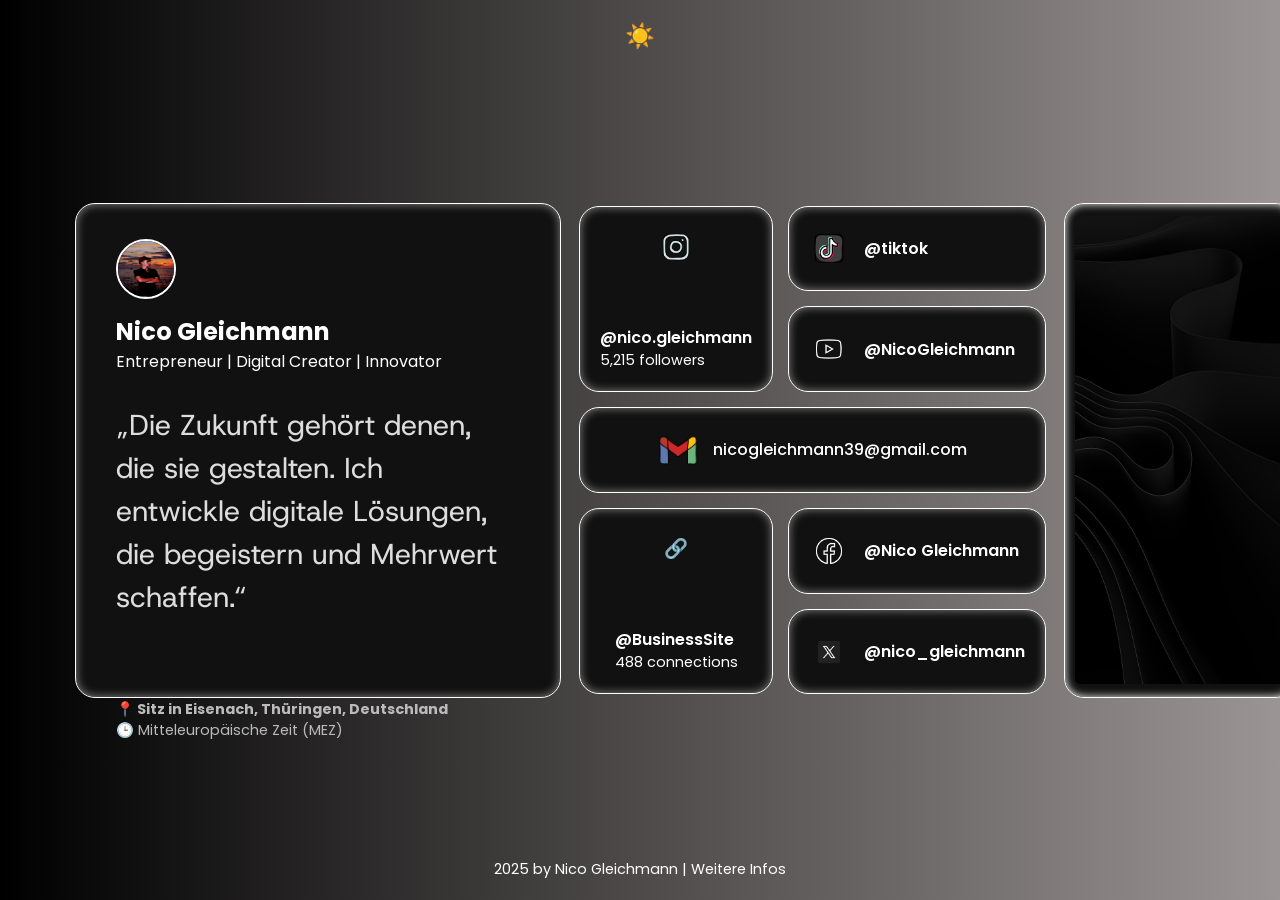
==== commit 15dc3eb6: "Website stand 28.2" ====
--- a/Hauputseite/index.html
+++ b/Hauputseite/index.html
@@ -2,7 +2,7 @@
 <html lang="de">
 <head>
     <meta charset="UTF-8">
-    <meta name="viewport" content="width=device-width, initial-scale=1.0">
+    <meta name="viewport" content="width=device-width, initial-scale=1.0, maximum-scale=1.0, user-scalable=no">
     <link rel="stylesheet" href="style.css">
     <title>Startseite</title>
 </head>
@@ -11,7 +11,7 @@
         <button id="theme-toggle" class="theme-button">🌙</button>
     </div>
 
-    <div class="main container">
+    <div class="main container">            
 
         <div class="box1 box slide-in">
             <a href="/portfolio/portfolio.html">
@@ -107,20 +107,38 @@
             <div class="header">
               <img src="/img/instagram.png" alt="Instagram Logo" class="icon">
             </div>
-            <div class="image-container slider">
-              <img src="/img/insta02.jpg" alt="" class="slide">
-              <img src="#" alt="" class="slide">
-              <img src="#" alt="" class="slide">
-            </div>
-            <div class="dots">
-                <span class="dot active" onclick="moveSlide(0)"></span>
-                <span class="dot" onclick="moveSlide(1)"></span>
-                <span class="dot" onclick="moveSlide(2)"></span>
+            <div class="slider-wrapper">
+                <div class="slider">
+                    <div class="slide">
+                        <img src="/img/insta_post1.jpg" alt="Digital Innovation">
+                    </div>
+                    <div class="slide">
+                        <img src="/img/insta_post2.jpg" alt="Creative Solutions">
+                    </div>
+                    <div class="slide">
+                        <img src="/img/insta_post3.jpg" alt="Tech Future">
+                    </div>
+                </div>
+                <div class="slider-nav prev">
+                    <svg width="20" height="20" viewBox="0 0 20 20" fill="none">
+                        <path d="M12 4L6 10L12 16" stroke="currentColor" stroke-width="2" stroke-linecap="round"/>
+                    </svg>
+                </div>
+                <div class="slider-nav next">
+                    <svg width="20" height="20" viewBox="0 0 20 20" fill="none">
+                        <path d="M8 4L14 10L8 16" stroke="currentColor" stroke-width="2" stroke-linecap="round"/>
+                    </svg>
+                </div>
+                <div class="dots">
+                    <span class="dot active"></span>
+                    <span class="dot"></span>
+                    <span class="dot"></span>
+                </div>
             </div>
             <div class="lower_section">
               <span id="insta2">@nico.gleichmann</span>
             </div>
-          </div>
+        </div>
 
         <div class="box7 slide-in">
             <div class="lite">
@@ -150,7 +168,7 @@
     </div>
 
     <div class="footer">
-        <p>© 2025 by <a href="https://www.instagram.com/nico.gleichmann/" class="hover-effect instagram_link" id="instagram_link">Nico Gleichmann </a> | 
+        <p> 2025 by <a href="https://www.instagram.com/nico.gleichmann/" class="hover-effect instagram_link" id="instagram_link">Nico Gleichmann </a> | 
         <span class="info-container">Weitere Infos
             <div class="info-dropdown">
                 <a href="links.html" class="hover-effect">Nutzungslinks</a>
@@ -164,14 +182,17 @@
     
     
     <!-- Cookie Banner -->
-    <div class="cookie-banner" id="cookie-banner">
+    <div class="cookie-banner">
         <div class="cookie-content">
-            <h4>🍪 Cookie-Einstellungen</h4>
-            <p>Wir verwenden Cookies, um Ihnen das beste Erlebnis auf unserer Website zu bieten. Sie können Ihre Einstellungen jederzeit ändern.</p>
+            <div class="cookie-header">
+                <h4>🍪 Cookie-Einstellungen</h4>
+                <button class="close-cookie" aria-label="Schließen">×</button>
+            </div>
+            <p>Diese Website verwendet Cookies, um Ihre Erfahrung zu verbessern.</p>
             <div class="cookie-buttons">
-                <button class="cookie-btn accept" id="accept-cookies">Alle akzeptieren ✅</button>
-                <button class="cookie-btn settings" id="settings-cookies">Einstellungen ⚙️</button>
-                <button class="cookie-btn reject" id="reject-cookies">Ablehnen ❌</button>
+                <button class="accept">Alle akzeptieren</button>
+                <button class="settings">Einstellungen</button>
+                <button class="reject">Ablehnen</button>
             </div>
         </div>
     </div>
@@ -180,33 +201,15 @@
 </body>
 </html>
 
-<!--Icons in Box2--> 
-
 
 
 <!--    
-3. Insta Box (Box 6) [IN PROGRESS]                  MACHEN
-6. DarkMode [mit Canvas von ChatGPT]                    MACHEN
-7. Animationen wenn man auf die Website kommt [IN PROGRESS]
-8. Animationen wenn man hovert
-9. Alert wenn man auf die Website kommt aktivieren [DONE]
+1. Alert wenn man auf die Website kommt aktivieren [DONE]
+2. Responve Design [IN PROGRESS]
 
 Wenn die Seite fertig ist:
 10. Impressum erstellen
 11.Datenbank erstellen für Cookies
 12. Datenschutz und Sicherheit für die Website
 13.Newsletter Funktion validieren 
--->
-
-
-
-
-
-
-
-
-<!--
-Verbesserungen für später:
- -Links (Box2) nicht in einem anderen Fenster öffnen
-
 -->
--- a/Hauputseite/style.css
+++ b/Hauputseite/style.css
@@ -76,14 +76,39 @@
     box-shadow: 0px 4px 10px rgba(0, 0, 0, 0.1); /* Weicher Schatten für Tiefe */
 }
 
+/* Social Media Boxen */
+.white-mode .case {
+    background: #ffffff !important; /* Reinweiß für klare Struktur */
+    border: 1px solid #8d8d8d !important; /* Dezente Umrandung */
+    box-shadow: 0px 4px 10px rgba(0, 0, 0, 0.1) !important; /* Weicher Schatten für Tiefe */
+}
+
 /* Textfarben für bessere Sichtbarkeit */
 .white-mode h1, 
 .white-mode h2, 
 .white-mode h3, 
 .white-mode h4, 
 .white-mode .case,
-.white-mode p {
-    color: #333; /* Dunkelgrau für guten Kontrast */
+.white-mode p,
+.white-mode .username,
+.white-mode .case .text .followers,
+.white-mode .box1 .mid h2 {
+    color: #333 !important; /* Dunkelgrau für guten Kontrast */
+}
+
+/* Spezifische Regel für h2 in box1 */
+.white-mode .box1 .mid h2 {
+    color: #333 !important; /* Dunkelgrau für guten Kontrast */
+}
+
+.white-mode .mid h2 {
+    color: #333 !important;
+}
+
+/* Dark Mode Styles */
+.dark-mode .case .text .username,
+.dark-mode .case .text .followers {
+    color: #ffffff;
 }
 
 /* Links & Icons */
@@ -92,15 +117,6 @@
 }
 .white-mode a:hover {
     color: #004499; /* Dunkleres Blau beim Hover */
-}
-
-/* Social Media Boxen */
-.white-mode .case {
-    background: #fafafa; /* Weicher Farbton */
-    border: 1px solid #ddd;
-}
-.white-mode .case:hover {
-    background: #f0f0f0;
 }
 
 /* Newsletter Box */
@@ -119,26 +135,175 @@
 }
 
 /* Cookie Banner */
+.cookie-banner {
+    position: fixed;
+    bottom: 30px;
+    right: 30px;
+    width: 320px;
+    background: rgba(33, 33, 33, 0.95);
+    backdrop-filter: blur(10px);
+    border-radius: 15px;
+    box-shadow: 0 4px 20px rgba(0, 0, 0, 0.2);
+    z-index: 1000;
+    display: none;
+    animation: slideIn 0.5s ease-out;
+}
+
+.cookie-content {
+    padding: 20px;
+}
+
+.cookie-header {
+    display: flex;
+    justify-content: space-between;
+    align-items: center;
+    margin-bottom: 15px;
+}
+
+.cookie-header h4 {
+    margin: 0;
+    font-size: 1.1rem;
+    color: #fff;
+}
+
+.close-cookie {
+    background: none;
+    border: none;
+    color: #fff;
+    font-size: 1.5rem;
+    cursor: pointer;
+    padding: 0;
+    opacity: 0.7;
+    transition: opacity 0.3s;
+}
+
+.close-cookie:hover {
+    opacity: 1;
+}
+
+.cookie-content p {
+    color: #e0e0e0;
+    font-size: 0.9rem;
+    line-height: 1.4;
+    margin-bottom: 15px;
+}
+
+.cookie-buttons {
+    display: flex;
+    flex-direction: column;
+    gap: 8px;
+}
+
+.cookie-buttons button {
+    width: 100%;
+    padding: 10px;
+    border: none;
+    border-radius: 8px;
+    font-size: 0.9rem;
+    font-weight: 500;
+    cursor: pointer;
+    transition: all 0.3s ease;
+}
+
+.accept {
+    background: #4CAF50;
+    color: white;
+}
+
+.accept:hover {
+    background: #43A047;
+    transform: translateY(-1px);
+}
+
+.settings {
+    background: #424242;
+    color: white;
+}
+
+.settings:hover {
+    background: #616161;
+    transform: translateY(-1px);
+}
+
+.reject {
+    background: transparent;
+    color: #e0e0e0;
+    border: 1px solid #616161 !important;
+}
+
+.reject:hover {
+    background: rgba(255, 255, 255, 0.1);
+    transform: translateY(-1px);
+}
+
+/* Cookie Banner Animation */
+@keyframes slideIn {
+    from {
+        transform: translateY(100px);
+        opacity: 0;
+    }
+    to {
+        transform: translateY(0);
+        opacity: 1;
+    }
+}
+
+/* White Mode Anpassungen */
 .white-mode .cookie-banner {
     background: rgba(255, 255, 255, 0.95);
-    border: 1px solid #ddd;
-}
-.white-mode .cookie-btn {
+    box-shadow: 0 4px 20px rgba(0, 0, 0, 0.1);
+}
+
+.white-mode .cookie-header h4 {
+    color: #333;
+}
+
+.white-mode .close-cookie {
+    color: #333;
+}
+
+.white-mode .cookie-content p {
+    color: #666;
+}
+
+.white-mode .settings {
     background: #e0e0e0;
-    color: #222;
-}
-.white-mode .cookie-btn:hover {
-    background: #d6d6d6;
-}
-
-/* White Mode für Bilder */
-.white-mode img {
-    filter: brightness(1.1) contrast(1); /* Heller machen, falls notwendig */
-}
-
-/* Weiche Animation für White Mode Wechsel */
-body {
-    transition: background 0.4s ease-in-out, color 0.4s ease-in-out;
+    color: #333;
+}
+
+.white-mode .settings:hover {
+    background: #d5d5d5;
+}
+
+.white-mode .reject {
+    color: #666;
+    border-color: #ccc !important;
+}
+
+/* Responsive Anpassungen für Cookie Banner */
+@media (max-width: 480px) {
+    .cookie-banner {
+        width: calc(100% - 40px);
+        bottom: 20px;
+        right: 20px;
+    }
+
+    .cookie-content {
+        padding: 15px;
+    }
+
+    .cookie-header h4 {
+        font-size: 1rem;
+    }
+
+    .cookie-content p {
+        font-size: 0.85rem;
+    }
+
+    .cookie-buttons button {
+        padding: 8px;
+        font-size: 0.85rem;
+    }
 }
 
 /* ========== */
@@ -171,9 +336,9 @@
     flex-direction: row; 
     height: 100vh;
     width: auto;
-    overflow-x: auto; /* Nur eine Scrollbar-Definition */
-    overflow-y: hidden; /* Verhindert vertikales Scrollen */
-    scrollbar-width: thin;  /* Für Firefox */
+    overflow-x: auto;
+    overflow-y: hidden;
+    scrollbar-width: thin;
 }
 
 /* Webkit Scrollbar Styling (Chrome, Safari, Edge) */
@@ -189,6 +354,36 @@
 
 .main.container::-webkit-scrollbar-thumb:hover {
     background: #555;
+}
+
+/* Responsive Design */
+@media(max-width: 810px){
+    .main.container{
+        display: flex;
+        flex-direction: column;
+    }
+
+    .box{
+        margin: 10px 20px;
+        width: 100%;
+    }
+
+    .box1{
+        margin-top: 70px;
+    }
+
+    .box2{
+        grid-template-columns: 1fr;
+        margin-bottom: 220px;
+    }
+
+    .email-box {
+        grid-column: auto;
+    }
+
+    .bottom-box {
+        grid-template-columns: 1fr;
+    }
 }
 
 /* Boxen */
@@ -222,7 +417,6 @@
 
 .box1:hover{
     cursor: pointer;
-    background: #1f1e1e;
 }
 
 .box1 a{
@@ -276,10 +470,17 @@
 .box1 .mid h2 {
     font-size: 1.8rem;
     line-height: 1.5;
-    color: #ddd;
     font-family: "Host Grotesk", serif;
     font-weight: 400;
     z-index: 1;
+}
+
+.white-mode .box1 .mid h2 {
+    color: #333 !important;
+}
+
+.dark-mode .box1 .mid h2 {
+    color: #ddd;
 }
 
 .box1 .bot {
@@ -323,7 +524,6 @@
 
 .case:hover{
     cursor: pointer;
-    background: #1f1e1e;
 }
 
 .icon {
@@ -377,7 +577,6 @@
 
 .email-box:hover{
     cursor: pointer;
-    background: #1f1e1e;
 }
 
 .email-box img{
@@ -498,13 +697,11 @@
 
 /* ===== Inhalt von Box6 ===== */
 
-.box6{
-    flex: 0 0 23vw; /* Box1 hat 50% der Breite des Viewports */
-    border: 1px solid #fff;
+.box6 {
+    flex: 0 0 23vw;
     margin: 0 10px;
 }
 
-/* Allgemeiner Container */
 .post-container {
     background-color: #111;
     border-radius: 20px;
@@ -513,80 +710,142 @@
     color: white;
     display: flex;
     flex-direction: column;
-    align-items: center;
-    justify-content: space-between;
-    overflow: hidden;
     box-shadow: inset 0 0 10px rgba(255, 255, 255, 1);
-    transition: background-color 0.4s ease-in-out; /* Übergangseffekt für den Farbwechsel */
-}
-  
-.post-container:hover{
+    transition: background-color 0.4s ease-in-out;
+}
+
+.post-container:hover {
     background: #1f1e1e;
 }
 
-/* Header mit Instagram-Icon */
 .header {
     width: 100%;
     display: flex;
-    justify-content: flex-start;
-}
-  
+    align-items: center;
+    padding: 10px;
+    z-index: 2;
+}
+
 .header .icon {
     width: 30px;
     height: 30px;
-    margin: 10px;
-    margin-bottom: 13px;
-}
-  
-/* Bildcontainer */
-.image-container {
+}
+
+.slider-wrapper {
+    position: relative;
     width: 100%;
-    height: 75%;
+    padding-top: 100%; /* 1:1 Aspect Ratio */
     overflow: hidden;
-    cursor: grab;
-}
-  
-.image-container img {
+    border-radius: 10px;
+}
+
+.slider {
+    position: absolute;
+    top: 0;
+    left: 0;
+    width: 100%;
+    height: 100%;
+    display: flex;
+    transition: transform 0.3s ease-in-out;
+}
+
+.slide {
+    min-width: 100%;
+    height: 100%;
+    flex: 1 0 100%;
+}
+
+.slide img {
     width: 100%;
     height: 100%;
     object-fit: cover;
 }
 
-.slider {
-    display: flex;
-    transition: transform 0.5s ease-in-out;
-    width: 100%;
-  }
-  
-/* Punkte unter dem Bild */
 .dots {
-    display: flex;
-    justify-content: center;
-    gap: 5px;
-    margin: 10px 0;
-}
-  
+    position: absolute;
+    bottom: 15px;
+    left: 50%;
+    transform: translateX(-50%);
+    display: flex;
+    gap: 8px;
+    z-index: 2;
+    background: rgba(0, 0, 0, 0.5);
+    padding: 8px;
+    border-radius: 15px;
+}
+
 .dot {
     width: 8px;
     height: 8px;
-    background-color: gray;
     border-radius: 50%;
-}
-  
+    background: rgba(255, 255, 255, 0.5);
+    cursor: pointer;
+    transition: all 0.3s ease;
+}
+
 .dot.active {
-    background-color: white;
-}
-  
-/* Footer mit Text */
+    background: white;
+    transform: scale(1.2);
+}
+
+.slider-nav {
+    position: absolute;
+    top: 50%;
+    transform: translateY(-50%);
+    width: 40px;
+    height: 40px;
+    background: rgba(0, 0, 0, 0.5);
+    border-radius: 50%;
+    display: flex;
+    align-items: center;
+    justify-content: center;
+    cursor: pointer;
+    transition: all 0.3s ease;
+    z-index: 2;
+    opacity: 0;
+    backdrop-filter: blur(8px);
+}
+
+.slider-wrapper:hover .slider-nav {
+    opacity: 1;
+}
+
+.slider-nav.prev {
+    left: 10px;
+}
+
+.slider-nav.next {
+    right: 10px;
+}
+
 .lower_section {
     width: 100%;
-    display: flex;
-    justify-content: flex-start;
-    padding: 10px;
+    padding: 15px 10px;
+}
+
+#insta2 {
+    font-weight: bold;
     font-size: 1rem;
-    font-weight: bold;
-}
-  
+}
+
+.white-mode .post-container {
+    background-color: #fff;
+    color: #000;
+    box-shadow: 0 0 10px rgba(0, 0, 0, 0.1);
+}
+
+.white-mode .dot {
+    background: rgba(0, 0, 0, 0.3);
+}
+
+.white-mode .dot.active {
+    background: #000;
+}
+
+.white-mode .slider-nav {
+    background: rgba(255, 255, 255, 0.8);
+    color: #000;
+}
 
 /* ========== */
 
@@ -702,7 +961,7 @@
     flex-direction: column;
   }
 
-/* ========== */ 
+/* ========== */
 
 
 
@@ -796,116 +1055,386 @@
 }
 
 /* Responsive Design */
-@media (max-width: 600px) {
-    .footer {
-        font-size: 0.8rem;
+@media (max-width: 810px) {
+    .main.container {
+        padding: 15px;
+    }
+
+    .box {
+        margin: 10px;
+        width: calc(100vw - 40px);
+        min-height: 400px;
+    }
+
+    .box1 {
+        margin-top: 60px;
+    }
+
+    .box1 .top img {
+        width: 120px;
+        height: 120px;
+    }
+
+    .box1 .mid h2 {
+        font-size: 1.4rem;
+        padding: 15px;
+    }
+
+    .box2 {
+        grid-template-columns: 1fr;
+        gap: 12px;
+        padding: 15px;
+        margin-bottom: 200px;
+    }
+
+    .case {
+        padding: 12px;
+    }
+
+    .case .icon img {
+        width: 24px;
+        height: 24px;
+    }
+
+    .case .text {
+        font-size: 0.9rem;
+    }
+}
+
+@media (max-width: 480px) {
+    .main.container {
+        padding: 10px;
+    }
+
+    .box {
+        margin: 8px;
+        width: calc(100vw - 30px);
+        min-height: 350px;
+    }
+
+    .box1 .top img {
+        width: 100px;
+        height: 100px;
+    }
+
+    .box1 .mid h2 {
+        font-size: 1.2rem;
+        padding: 12px;
+    }
+
+    .case {
+        padding: 10px;
+    }
+}
+
+/* Landscape Mode */
+@media (max-height: 600px) and (orientation: landscape) {
+    .main.container {
+        height: auto;
+        min-height: 100vh;
+    }
+
+    .box {
+        min-height: 300px;
+    }
+
+    .box1 .top img {
+        width: 80px;
+        height: 80px;
+    }
+}
+
+/* Touch Devices */
+@media (hover: none) {
+    .box:hover, .case:hover {
+        transform: none;
+    }
+
+    .slider-nav {
+        opacity: 0.8;
+    }
+}
+
+/* Small Mobile Devices */
+@media (max-width: 380px) {
+    .box {
+        flex: 0 0 95vw;
+        height: 35vh;
+        min-height: 300px;
+        margin-right: 10px;
+    }
+
+    .box1 .top img {
+        width: 80px;
+        height: 80px;
+    }
+
+    .box1 .mid h2 {
+        font-size: 1rem;
+        padding: 10px;
+    }
+
+    .box2 .case {
         padding: 8px;
     }
-    
-    .info-dropdown {
-        min-width: 120px;
-        font-size: 0.8rem;
-    }
-}
-
-
-/* Cookie Banner */
-.cookie-banner {
-    background-color: rgba(0, 0, 0, 0.85);
-    color: white;
-    position: fixed;
-    bottom: 30px;
-    right: 0px;
+
+    .box2 .case .text {
+        font-size: 0.85rem;
+    }
+}
+
+/* High DPI Screens */
+@media (-webkit-min-device-pixel-ratio: 2), (min-resolution: 192dpi) {
+    .box1 .top img,
+    .case .icon img {
+        image-rendering: -webkit-optimize-contrast;
+    }
+}
+
+/* Foldable Devices */
+@media (max-width: 320px) {
+    .box {
+        flex: 0 0 100vw;
+        margin-right: 5px;
+    }
+
+    .box1 .top {
+        flex-direction: column;
+        text-align: center;
+    }
+
+    .box2 .case .icon {
+        margin-right: 8px;
+    }
+}
+
+/* Prevent Content Overflow */
+* {
+    max-width: 100%;
+    box-sizing: border-box;
+}
+
+img {
+    max-width: 100%;
+    height: auto;
+}
+
+/* Base hover styles */
+.box1:hover,
+.case:hover,
+.box6:hover,
+.lite:hover,
+.box8:hover {
+    cursor: pointer;
+    transition: all 0.3s ease;
+}
+
+/* Dark Mode hover */
+.dark-mode .box1:hover,
+.dark-mode .case:hover,
+.dark-mode .box6:hover,
+.dark-mode .lite:hover,
+.dark-mode .box8:hover {
+    background: #1f1e1e !important;
+}
+
+/* White Mode hover */
+.white-mode .box1:hover,
+.white-mode .case:hover,
+.white-mode .box6:hover,
+.white-mode .lite:hover,
+.white-mode .box8:hover {
+    background: #f8f8f8 !important;
+    box-shadow: 0 4px 15px rgba(0, 0, 0, 0.08) !important;
+    transform: translateY(-1px);
+}
+
+/* White Mode für .lite */
+.white-mode .lite {
+    background: #ffffff;
+    border: 1px solid #8d8d8d;
+    box-shadow: 0px 4px 10px rgba(0, 0, 0, 0.1);
+    margin-bottom: 15px;
+    padding: 20px;
+    border-radius: 20px;
+}
+
+/* Enhanced Image Slider Styles */
+.box6 {
+    position: relative;
+    overflow: hidden;
+    border-radius: 20px;
+    background: #1a1a1a;
+}
+
+.image-container {
+    position: relative;
+    width: 100%;
+    height: 100%;
+    display: flex;
+    transition: transform 0.5s cubic-bezier(0.4, 0, 0.2, 1);
+    touch-action: pan-x;
+    will-change: transform;
+}
+
+.slide {
+    min-width: 100%;
+    height: 100%;
+    object-fit: cover;
+    user-select: none;
+    opacity: 0.8;
+    transition: opacity 0.5s ease;
+}
+
+.slide.active {
+    opacity: 1;
+}
+
+.dots {
+    position: absolute;
+    bottom: 60px;
+    left: 50%;
+    transform: translateX(-50%);
+    display: flex;
+    gap: 12px;
+    z-index: 2;
+    padding: 8px 16px;
+    border-radius: 20px;
+    background: rgba(0, 0, 0, 0.3);
+    backdrop-filter: blur(8px);
+}
+
+.dot {
+    width: 10px;
+    height: 10px;
+    border-radius: 50%;
+    background: rgba(255, 255, 255, 0.4);
+    cursor: pointer;
+    transition: all 0.4s cubic-bezier(0.4, 0, 0.2, 1);
+    border: 2px solid transparent;
+}
+
+.dot:hover {
+    background: rgba(255, 255, 255, 0.6);
+}
+
+.dot.active {
+    background: #fff;
+    transform: scale(1.2);
+    border-color: rgba(255, 255, 255, 0.2);
+}
+
+/* Progress Bar */
+.progress-bar {
+    position: absolute;
+    bottom: 0;
+    left: 0;
+    width: 100%;
+    height: 4px;
+    background: rgba(255, 255, 255, 0.1);
+    z-index: 2;
+}
+
+.progress {
+    height: 100%;
+    background: #fff;
+    width: 0;
+    transition: width 0.3s linear;
+}
+
+/* Navigation Arrows */
+.slider-nav {
+    position: absolute;
+    top: 50%;
+    transform: translateY(-50%) scale(0.9);
+    width: 50px;
+    height: 50px;
+    background: rgba(255, 255, 255, 0.15);
+    border-radius: 50%;
+    display: flex;
+    align-items: center;
+    justify-content: center;
+    cursor: pointer;
+    transition: all 0.3s ease;
+    z-index: 2;
+    opacity: 0;
+    backdrop-filter: blur(8px);
+}
+
+.box6:hover .slider-nav {
+    opacity: 1;
+    transform: translateY(-50%) scale(1);
+}
+
+.slider-nav:hover {
+    background: rgba(255, 255, 255, 0.25);
+    transform: translateY(-50%) scale(1.1);
+}
+
+.prev {
     left: 20px;
-    width: 400px;
-    padding: 15px;
-    border-radius: 10px;
-    box-shadow: 0px 4px 10px rgba(0, 0, 0, 0.3);
-    font-size: 14px;
-    text-align: center;
-    display: none;
-    animation: fadeIn 0.5s ease-in-out;
-}
-
-.cookie-buttons button {
-    margin: 5px;
-    padding: 8px 15px;
-    border: none;
-    border-radius: 5px;
-    cursor: pointer;
-    transition: background 0.3s;
-}
-
-.cookie-content h4{
-    margin-bottom: 3px;
-}
-
-.cookie-content .cookie-buttons{
-    margin-top: 10px;
-}
-
-.accept {
-    background-color: #d4ba61;
-    color: white;
-}
-
-.accept:hover {
-    background-color: #cac16c;
-}
-
-.reject {
-    background-color: linear-gradient(to right, #3b3b3b, #b3b3b3);
-    color: white;
-}
-
-.reject:hover {
-    background-color: linear-gradient(to right, #646464, #b3b3b3);
-}
-
-.settings {
-    background-color: #ffa000;
-    color: white;
-}
-
-.settings:hover {
-    background-color: #ff8f00;
-}
-
-@keyframes fadeIn {
-    from { opacity: 0; transform: translateY(20px); }
-    to { opacity: 1; transform: translateY(0); }
-}
-
-
-
-
-/* ===== Responsive */
-
-@media(max-width: 810px){
-    .main.container{
-        display: flex;
-        flex-direction: column;
-    }
-
-    .box{
-        margin: 10px 20px;
-        width: 100%;
-    }
-
-    .box1{
-        margin-top: 70px;
-    }
-
-    .box2{
-        grid-template-columns: 1fr;
-        margin-bottom: 220px;
-    }
-
-    .email-box {
-        grid-column: auto;
-    }
-
-    .bottom-box {
-        grid-template-columns: 1fr;
-    }
-}
+}
+
+.next {
+    right: 20px;
+}
+
+/* White mode specific styles */
+.white-mode .box6 {
+    background: #f8f8f8;
+}
+
+.white-mode .dots {
+    background: rgba(255, 255, 255, 0.8);
+}
+
+.white-mode .dot {
+    background: rgba(0, 0, 0, 0.3);
+    border-color: transparent;
+}
+
+.white-mode .dot:hover {
+    background: rgba(0, 0, 0, 0.5);
+}
+
+.white-mode .dot.active {
+    background: #000;
+    border-color: rgba(0, 0, 0, 0.1);
+}
+
+.white-mode .progress-bar {
+    background: rgba(0, 0, 0, 0.1);
+}
+
+.white-mode .progress {
+    background: #000;
+}
+
+.white-mode .slider-nav {
+    background: rgba(0, 0, 0, 0.1);
+}
+
+.white-mode .slider-nav:hover {
+    background: rgba(0, 0, 0, 0.2);
+}
+
+/* Loading animation */
+.slide-loading {
+    position: relative;
+}
+
+.slide-loading::after {
+    content: '';
+    position: absolute;
+    top: 0;
+    left: 0;
+    width: 100%;
+    height: 100%;
+    background: linear-gradient(90deg, transparent, rgba(255, 255, 255, 0.2), transparent);
+    animation: loading 1.5s infinite;
+}
+
+@keyframes loading {
+    0% { transform: translateX(-100%); }
+    100% { transform: translateX(100%); }
+}
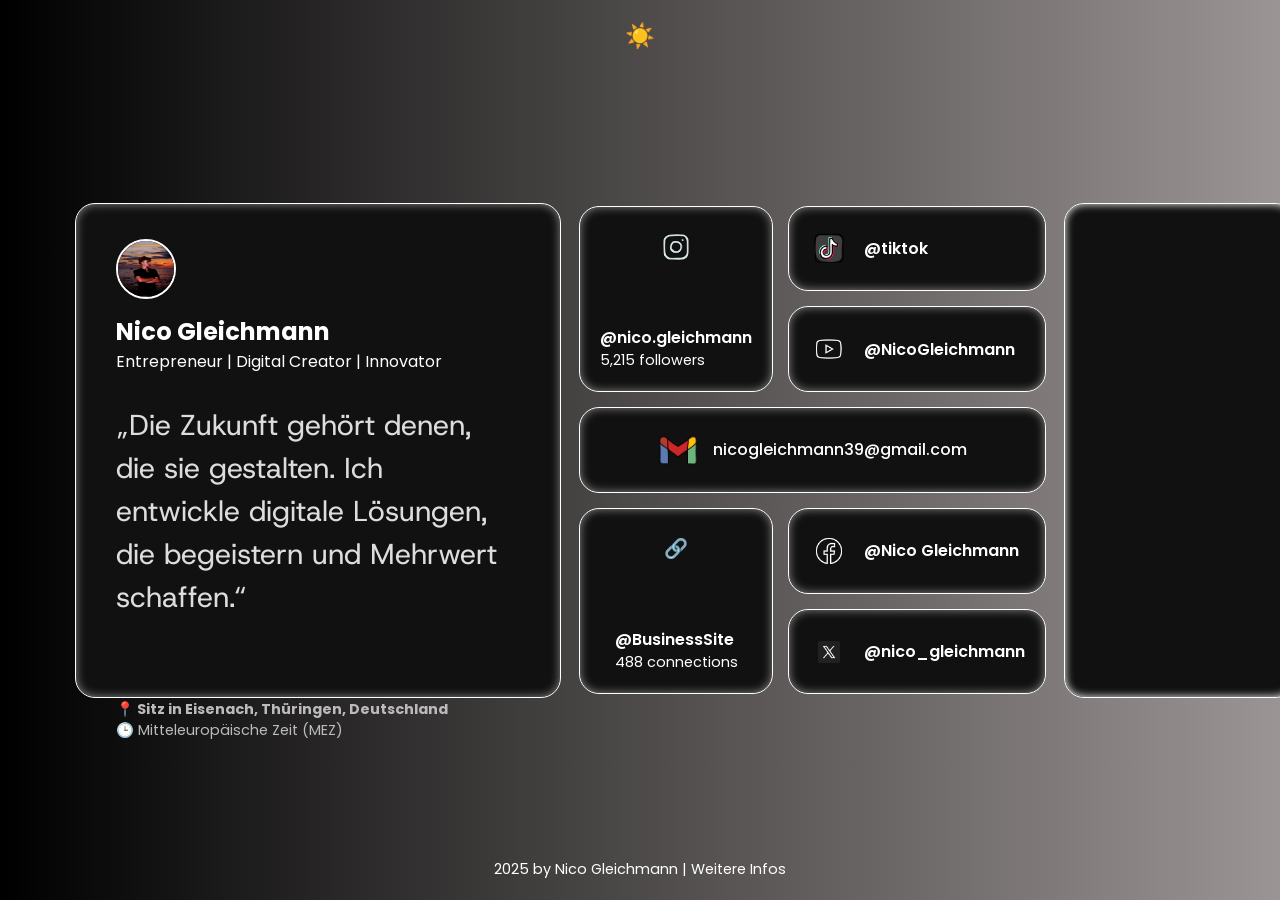
==== commit 7d7270fc: "Website stand 2.3" ====
--- a/Hauputseite/index.html
+++ b/Hauputseite/index.html
@@ -87,21 +87,31 @@
         </div>
 
         <div class="box3 box no-hover slide-in">
-            <img src="/img/black_02.jpg">
+            <img src="/img/black_02.jpg" class="dark">
+            <img src="/img/1.jpg" class="white" style="display: none;">
         </div>
         
         <div class="box4">
             <div class="row">
-                <div class="top_images"><img src="/img/black_03.jpg" alt="Bild 1"></div>
-                <div class="top_images"><img src="/img/backdrop-874452_640.jpg" alt="Bild 2"></div>
-            </div>
-            <div class="full-width"><img src="/img/photo-1518112166137-85f9979a43aa.jpg" alt="Bild 3"></div>
-            <div class="full-width"><img src="/img/black_01.png" alt="Bild 4"></div>
-        </div>
-
+                <div class="top_images dark"><img src="/img/black_03.jpg" alt="Bild 1"></div>
+                <div class="top_images dark"><img src="/img/backdrop-874452_640.jpg" alt="Bild 2"></div>
+        
+                <div class="top_images white" style="display: none;"><img src="/img/2.jpg" alt="Bild 1"></div>
+                <div class="top_images white" style="display: none;"><img src="/img/3.jpg" alt="Bild 2"></div>
+            </div>
+        
+            <div class="full-width dark"><img src="/img/photo-1518112166137-85f9979a43aa.jpg" alt="Bild 3"></div>
+            <div class="full-width dark"><img src="/img/black_01.png" alt="Bild 4"></div>
+        
+            <div class="full-width white" style="display: none;"><img src="/img/7.jpg" alt="Bild 3"></div>
+            <div class="full-width white" style="display: none;"><img src="/img/8.jpg" alt="Bild 4"></div>
+        </div>
+        
         <div class="box5 box no-hover slide-in">
-            <img src="/img/black_curves.png">
-        </div>
+            <img src="/img/black_curves.png" class="dark">
+            <img src="/img/9.jpg" class="white" style="display: none;">
+        </div>
+        
 
         <div class="post-container box6 box insta slide-in">
             <div class="header">
--- a/Hauputseite/style.css
+++ b/Hauputseite/style.css
@@ -1,3 +1,5 @@
+
+
 @import url('https://fonts.googleapis.com/css2?family=Cormorant:ital,wght@0,300..700;1,300..700&family=Dancing+Script:wght@400;500;600;700&family=Host+Grotesk:ital,wght@0,300..800;1,300..800&family=Montserrat:wght@100;200;300;400;500;600;700;800;900&family=Open+Sans:wght@300;400;500;600;700;800&family=Orbitron:wght@400..900&family=Playpen+Sans:wght@100;200;300;400;500;600;700;800&family=Poppins:wght@100;200;300;400;500;600;700;800;900&family=Roboto:wght@100;300;400;500;700;900&display=swap');
 
 /* Grundlegendes Reset */
@@ -26,9 +28,53 @@
 }
 
 
+/* Base hover styles */
+.box1:hover,
+.case:hover,
+.box6:hover,
+.lite:hover,
+.box8:hover {
+    cursor: pointer;
+    transition: all 0.3s ease;
+}
+
 /* ========== */
 
-
+/* ===== Dark Mode ===== */
+.theme-button {
+    position: fixed;
+    top: 10px;
+    left: 50%;
+    transform: translateX(-50%);
+    background: none;
+    border: none;
+    color: white;
+    font-size: 24px;
+    cursor: pointer;
+    z-index: 10;
+    overflow: auto;   
+}
+
+.theme-button:hover {
+    background: none;
+}
+
+/* Dark Mode hover */
+.dark-mode .box1:hover,
+.dark-mode .case:hover,
+.dark-mode .box6:hover,
+.dark-mode .lite:hover,
+.dark-mode .box8:hover {
+    background: #1f1e1e !important;
+}
+
+/* Dark Mode Styles */
+.dark-mode .case .text .username,
+.dark-mode .case .text .followers {
+    color: #ffffff;
+}
+
+/* ========== */
 
 /* ===== White Mode ===== */
 :root {
@@ -48,14 +94,9 @@
     box-shadow: 0px 4px 10px rgba(0, 0, 0, 0.1);
 }
 
-.white-mode .box, .case {
-    background: #5f5f5f;
-    box-shadow: 0px 4px 10px rgba(0, 0, 0, 0.1);
-    color: var(--text-color);
-}
-
-
-
+.dark, .white {
+    display: none;
+}
 
 
 /* WHITE MODE Hintergrund */
@@ -74,13 +115,6 @@
     background: #ffffff; /* Reinweiß für klare Struktur */
     border: 1px solid #8d8d8d; /* Dezente Umrandung */
     box-shadow: 0px 4px 10px rgba(0, 0, 0, 0.1); /* Weicher Schatten für Tiefe */
-}
-
-/* Social Media Boxen */
-.white-mode .case {
-    background: #ffffff !important; /* Reinweiß für klare Struktur */
-    border: 1px solid #8d8d8d !important; /* Dezente Umrandung */
-    box-shadow: 0px 4px 10px rgba(0, 0, 0, 0.1) !important; /* Weicher Schatten für Tiefe */
 }
 
 /* Textfarben für bessere Sichtbarkeit */
@@ -96,21 +130,6 @@
     color: #333 !important; /* Dunkelgrau für guten Kontrast */
 }
 
-/* Spezifische Regel für h2 in box1 */
-.white-mode .box1 .mid h2 {
-    color: #333 !important; /* Dunkelgrau für guten Kontrast */
-}
-
-.white-mode .mid h2 {
-    color: #333 !important;
-}
-
-/* Dark Mode Styles */
-.dark-mode .case .text .username,
-.dark-mode .case .text .followers {
-    color: #ffffff;
-}
-
 /* Links & Icons */
 .white-mode a {
     color: #0066cc; /* Dezentes Blau für Links */
@@ -119,20 +138,29 @@
     color: #004499; /* Dunkleres Blau beim Hover */
 }
 
-/* Newsletter Box */
-.white-mode .newsletter-box {
-    background: #fff;
-    border: 1px solid #ccc;
-}
-
-/* Footer */
-.white-mode .footer {
-    color: #222;
-}
-
-.white-mode .footer a{
-    color: #222;
-}
+/* White Mode hover */
+.white-mode .box1:hover,
+.white-mode .case:hover,
+.white-mode .box6:hover,
+.white-mode .lite:hover,
+.white-mode .box8:hover {
+    background: #f8f8f8 !important;
+    box-shadow: 0 4px 15px rgba(0, 0, 0, 0.08) !important;
+    transform: translateY(-1px);
+}
+
+/* White Mode für .lite */
+.white-mode .lite {
+    background: #ffffff;
+    border: 1px solid #8d8d8d;
+    box-shadow: 0px 4px 10px rgba(0, 0, 0, 0.1);
+    margin-bottom: 15px;
+    padding: 20px;
+    border-radius: 20px;
+}
+
+
+
 
 /* Cookie Banner */
 .cookie-banner {
@@ -308,27 +336,6 @@
 
 /* ========== */
 
-/* ===== Dark Mode Button ===== */
-.theme-button {
-    position: fixed;
-    top: 10px;
-    left: 50%;
-    transform: translateX(-50%);
-    background: none;
-    border: none;
-    color: white;
-    font-size: 24px;
-    cursor: pointer;
-    z-index: 10;
-    overflow: auto;   
-}
-
-.theme-button:hover {
-    background: none;
-}
-
-/* ========== */
-
 /* Hauptcontainer für horizontale Anordnung */
 .main.container {
     display: flex;
@@ -339,51 +346,6 @@
     overflow-x: auto;
     overflow-y: hidden;
     scrollbar-width: thin;
-}
-
-/* Webkit Scrollbar Styling (Chrome, Safari, Edge) */
-.main.container::-webkit-scrollbar {
-    width: 100%;         /* Breite statt Höhe für vertikale Scrollbar */
-    background: #f1f1f1;
-}
-
-.main.container::-webkit-scrollbar-thumb {
-    background: #000000;
-    border-radius: 4px;
-}
-
-.main.container::-webkit-scrollbar-thumb:hover {
-    background: #555;
-}
-
-/* Responsive Design */
-@media(max-width: 810px){
-    .main.container{
-        display: flex;
-        flex-direction: column;
-    }
-
-    .box{
-        margin: 10px 20px;
-        width: 100%;
-    }
-
-    .box1{
-        margin-top: 70px;
-    }
-
-    .box2{
-        grid-template-columns: 1fr;
-        margin-bottom: 220px;
-    }
-
-    .email-box {
-        grid-column: auto;
-    }
-
-    .bottom-box {
-        grid-template-columns: 1fr;
-    }
 }
 
 /* Boxen */
@@ -847,6 +809,189 @@
     color: #000;
 }
 
+
+.box6 {
+    position: relative;
+    overflow: hidden;
+    border-radius: 20px;
+    background: #1a1a1a;
+}
+
+.image-container {
+    position: relative;
+    width: 100%;
+    height: 100%;
+    display: flex;
+    transition: transform 0.5s cubic-bezier(0.4, 0, 0.2, 1);
+    touch-action: pan-x;
+    will-change: transform;
+}
+
+.slide {
+    min-width: 100%;
+    height: 100%;
+    object-fit: cover;
+    user-select: none;
+    opacity: 0.8;
+    transition: opacity 0.5s ease;
+}
+
+.slide.active {
+    opacity: 1;
+}
+
+.dots {
+    position: absolute;
+    bottom: 60px;
+    left: 50%;
+    transform: translateX(-50%);
+    display: flex;
+    gap: 12px;
+    z-index: 2;
+    padding: 8px 16px;
+    border-radius: 20px;
+    background: rgba(0, 0, 0, 0.3);
+    backdrop-filter: blur(8px);
+}
+
+.dot {
+    width: 10px;
+    height: 10px;
+    border-radius: 50%;
+    background: rgba(255, 255, 255, 0.4);
+    cursor: pointer;
+    transition: all 0.4s cubic-bezier(0.4, 0, 0.2, 1);
+    border: 2px solid transparent;
+}
+
+.dot:hover {
+    background: rgba(255, 255, 255, 0.6);
+}
+
+.dot.active {
+    background: #fff;
+    transform: scale(1.2);
+    border-color: rgba(255, 255, 255, 0.2);
+}
+
+/* Progress Bar */
+.progress-bar {
+    position: absolute;
+    bottom: 0;
+    left: 0;
+    width: 100%;
+    height: 4px;
+    background: rgba(255, 255, 255, 0.1);
+    z-index: 2;
+}
+
+.progress {
+    height: 100%;
+    background: #fff;
+    width: 0;
+    transition: width 0.3s linear;
+}
+
+/* Navigation Arrows */
+.slider-nav {
+    position: absolute;
+    top: 50%;
+    transform: translateY(-50%) scale(0.9);
+    width: 50px;
+    height: 50px;
+    background: rgba(255, 255, 255, 0.15);
+    border-radius: 50%;
+    display: flex;
+    align-items: center;
+    justify-content: center;
+    cursor: pointer;
+    transition: all 0.3s ease;
+    z-index: 2;
+    opacity: 0;
+    backdrop-filter: blur(8px);
+}
+
+.box6:hover .slider-nav {
+    opacity: 1;
+    transform: translateY(-50%) scale(1);
+}
+
+.slider-nav:hover {
+    background: rgba(255, 255, 255, 0.25);
+    transform: translateY(-50%) scale(1.1);
+}
+
+.prev {
+    left: 20px;
+}
+
+.next {
+    right: 20px;
+}
+
+/* White mode specific styles */
+.white-mode .box6 {
+    background: #f8f8f8;
+}
+
+.white-mode .dots {
+    background: rgba(255, 255, 255, 0.8);
+}
+
+.white-mode .dot {
+    background: rgba(0, 0, 0, 0.3);
+    border-color: transparent;
+}
+
+.white-mode .dot:hover {
+    background: rgba(0, 0, 0, 0.5);
+}
+
+.white-mode .dot.active {
+    background: #000;
+    border-color: rgba(0, 0, 0, 0.1);
+}
+
+.white-mode .progress-bar {
+    background: rgba(0, 0, 0, 0.1);
+}
+
+.white-mode .progress {
+    background: #000;
+}
+
+.white-mode .slider-nav {
+    background: rgba(0, 0, 0, 0.1);
+}
+
+.white-mode .slider-nav:hover {
+    background: rgba(0, 0, 0, 0.2);
+}
+
+/* Loading animation */
+.slide-loading {
+    position: relative;
+}
+
+.slide-loading::after {
+    content: '';
+    position: absolute;
+    top: 0;
+    left: 0;
+    width: 100%;
+    height: 100%;
+    background: linear-gradient(90deg, transparent, rgba(255, 255, 255, 0.2), transparent);
+    animation: loading 1.5s infinite;
+}
+
+@keyframes loading {
+    0% { transform: translateX(-100%); }
+    100% { transform: translateX(100%); }
+}
+
+
+
+
 /* ========== */
 
 /* ===== Inhalt von Box7 ===== */
@@ -876,7 +1021,7 @@
 
 /* ========== */
 
-/* ===== Inhalt von Box8 ===== */
+/* ===== INHALT VON BOX8 ===== */
 
 .box8{
     flex: 0 0 12vw; /* Box1 hat 50% der Breite des Viewports */
@@ -891,11 +1036,7 @@
     background: #1f1e1e;
 }
 
-
-h2 {
-    color: #fff;
-  }
-  
+/* ===== Newsletter box ===== */
   .form-box {
     border-radius: 8px;
     box-shadow: 0 4px 12px rgba(0, 0, 0, 0.1);
@@ -965,9 +1106,6 @@
 
 
 
-
-
-/* Footer */
 /* Footer */
 .footer {
     position: fixed;
@@ -1054,6 +1192,9 @@
     display: block;
 }
 
+
+
+
 /* Responsive Design */
 @media (max-width: 810px) {
     .main.container {
@@ -1208,233 +1349,3 @@
     }
 }
 
-/* Prevent Content Overflow */
-* {
-    max-width: 100%;
-    box-sizing: border-box;
-}
-
-img {
-    max-width: 100%;
-    height: auto;
-}
-
-/* Base hover styles */
-.box1:hover,
-.case:hover,
-.box6:hover,
-.lite:hover,
-.box8:hover {
-    cursor: pointer;
-    transition: all 0.3s ease;
-}
-
-/* Dark Mode hover */
-.dark-mode .box1:hover,
-.dark-mode .case:hover,
-.dark-mode .box6:hover,
-.dark-mode .lite:hover,
-.dark-mode .box8:hover {
-    background: #1f1e1e !important;
-}
-
-/* White Mode hover */
-.white-mode .box1:hover,
-.white-mode .case:hover,
-.white-mode .box6:hover,
-.white-mode .lite:hover,
-.white-mode .box8:hover {
-    background: #f8f8f8 !important;
-    box-shadow: 0 4px 15px rgba(0, 0, 0, 0.08) !important;
-    transform: translateY(-1px);
-}
-
-/* White Mode für .lite */
-.white-mode .lite {
-    background: #ffffff;
-    border: 1px solid #8d8d8d;
-    box-shadow: 0px 4px 10px rgba(0, 0, 0, 0.1);
-    margin-bottom: 15px;
-    padding: 20px;
-    border-radius: 20px;
-}
-
-/* Enhanced Image Slider Styles */
-.box6 {
-    position: relative;
-    overflow: hidden;
-    border-radius: 20px;
-    background: #1a1a1a;
-}
-
-.image-container {
-    position: relative;
-    width: 100%;
-    height: 100%;
-    display: flex;
-    transition: transform 0.5s cubic-bezier(0.4, 0, 0.2, 1);
-    touch-action: pan-x;
-    will-change: transform;
-}
-
-.slide {
-    min-width: 100%;
-    height: 100%;
-    object-fit: cover;
-    user-select: none;
-    opacity: 0.8;
-    transition: opacity 0.5s ease;
-}
-
-.slide.active {
-    opacity: 1;
-}
-
-.dots {
-    position: absolute;
-    bottom: 60px;
-    left: 50%;
-    transform: translateX(-50%);
-    display: flex;
-    gap: 12px;
-    z-index: 2;
-    padding: 8px 16px;
-    border-radius: 20px;
-    background: rgba(0, 0, 0, 0.3);
-    backdrop-filter: blur(8px);
-}
-
-.dot {
-    width: 10px;
-    height: 10px;
-    border-radius: 50%;
-    background: rgba(255, 255, 255, 0.4);
-    cursor: pointer;
-    transition: all 0.4s cubic-bezier(0.4, 0, 0.2, 1);
-    border: 2px solid transparent;
-}
-
-.dot:hover {
-    background: rgba(255, 255, 255, 0.6);
-}
-
-.dot.active {
-    background: #fff;
-    transform: scale(1.2);
-    border-color: rgba(255, 255, 255, 0.2);
-}
-
-/* Progress Bar */
-.progress-bar {
-    position: absolute;
-    bottom: 0;
-    left: 0;
-    width: 100%;
-    height: 4px;
-    background: rgba(255, 255, 255, 0.1);
-    z-index: 2;
-}
-
-.progress {
-    height: 100%;
-    background: #fff;
-    width: 0;
-    transition: width 0.3s linear;
-}
-
-/* Navigation Arrows */
-.slider-nav {
-    position: absolute;
-    top: 50%;
-    transform: translateY(-50%) scale(0.9);
-    width: 50px;
-    height: 50px;
-    background: rgba(255, 255, 255, 0.15);
-    border-radius: 50%;
-    display: flex;
-    align-items: center;
-    justify-content: center;
-    cursor: pointer;
-    transition: all 0.3s ease;
-    z-index: 2;
-    opacity: 0;
-    backdrop-filter: blur(8px);
-}
-
-.box6:hover .slider-nav {
-    opacity: 1;
-    transform: translateY(-50%) scale(1);
-}
-
-.slider-nav:hover {
-    background: rgba(255, 255, 255, 0.25);
-    transform: translateY(-50%) scale(1.1);
-}
-
-.prev {
-    left: 20px;
-}
-
-.next {
-    right: 20px;
-}
-
-/* White mode specific styles */
-.white-mode .box6 {
-    background: #f8f8f8;
-}
-
-.white-mode .dots {
-    background: rgba(255, 255, 255, 0.8);
-}
-
-.white-mode .dot {
-    background: rgba(0, 0, 0, 0.3);
-    border-color: transparent;
-}
-
-.white-mode .dot:hover {
-    background: rgba(0, 0, 0, 0.5);
-}
-
-.white-mode .dot.active {
-    background: #000;
-    border-color: rgba(0, 0, 0, 0.1);
-}
-
-.white-mode .progress-bar {
-    background: rgba(0, 0, 0, 0.1);
-}
-
-.white-mode .progress {
-    background: #000;
-}
-
-.white-mode .slider-nav {
-    background: rgba(0, 0, 0, 0.1);
-}
-
-.white-mode .slider-nav:hover {
-    background: rgba(0, 0, 0, 0.2);
-}
-
-/* Loading animation */
-.slide-loading {
-    position: relative;
-}
-
-.slide-loading::after {
-    content: '';
-    position: absolute;
-    top: 0;
-    left: 0;
-    width: 100%;
-    height: 100%;
-    background: linear-gradient(90deg, transparent, rgba(255, 255, 255, 0.2), transparent);
-    animation: loading 1.5s infinite;
-}
-
-@keyframes loading {
-    0% { transform: translateX(-100%); }
-    100% { transform: translateX(100%); }
-}
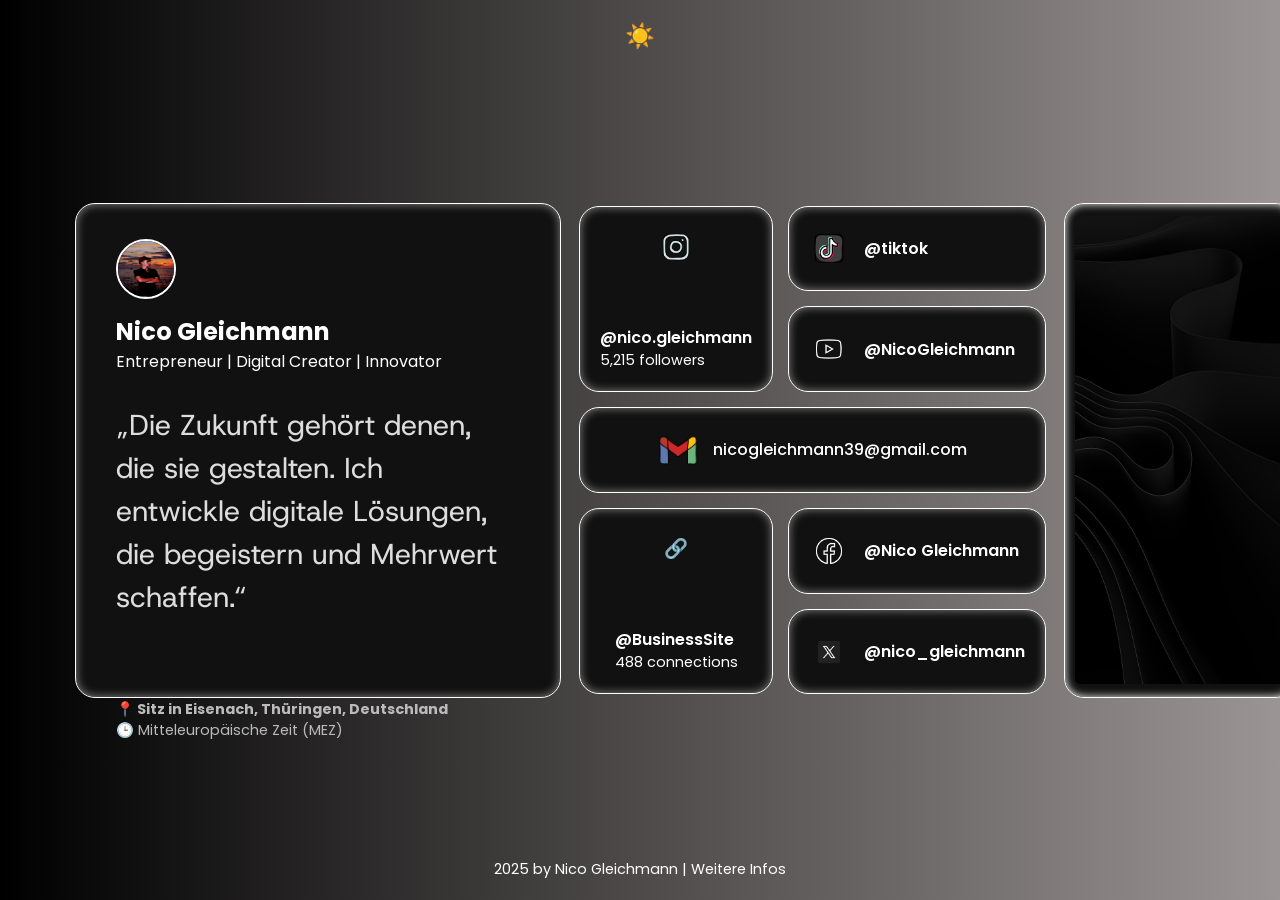
==== commit 7efebee2: "Website stand 21.03.2025" ====
--- a/Hauputseite/index.html
+++ b/Hauputseite/index.html
@@ -50,7 +50,7 @@
             </div>
     
             <div class="case" id="youtube" data-link="https://www.youtube.com/@NicoGleichmann">
-                <div class="icon"><img src="/img/youtube_white.png" alt=""></div>
+                <div class="icon"><img id="youtube-w" class="dark-mode" src="/img/youtube_w.png" alt=""><img id="youtube-d" class="white-mode" src="/img/youtube_d.png" alt=""></div>
                 <div class="text">
                     <div class="username">@NicoGleichmann</div>
                 </div>
@@ -72,7 +72,7 @@
     
             <!-- Bottom Right Boxes -->
             <div class="case" id="facebook" data-link="https://www.facebook.com/profile.php?id=61571706736157">
-                <div class="icon"><img src="/img/facebook.png" alt=""></div>
+                <div class="icon"><img id="facebook-w" class="dark-mode" src="/img/facebook_w.png" alt="Facebook Dark Mode"><img id="facebook-d" class="white-mode" src="/img/facebook_d.png" alt="Facebook White Mode"></div>
                     <div class="text">
                     <div class="username">@Nico Gleichmann</div>
                 </div>
@@ -87,29 +87,29 @@
         </div>
 
         <div class="box3 box no-hover slide-in">
-            <img src="/img/black_02.jpg" class="dark">
-            <img src="/img/1.jpg" class="white" style="display: none;">
+            <img id="black_01" src="/img/black_02.jpg" class="dark-mode">
+            <img id="white_01" src="/img/1.jpg" class="white-mode">
         </div>
         
         <div class="box4">
             <div class="row">
-                <div class="top_images dark"><img src="/img/black_03.jpg" alt="Bild 1"></div>
-                <div class="top_images dark"><img src="/img/backdrop-874452_640.jpg" alt="Bild 2"></div>
-        
-                <div class="top_images white" style="display: none;"><img src="/img/2.jpg" alt="Bild 1"></div>
-                <div class="top_images white" style="display: none;"><img src="/img/3.jpg" alt="Bild 2"></div>
-            </div>
-        
-            <div class="full-width dark"><img src="/img/photo-1518112166137-85f9979a43aa.jpg" alt="Bild 3"></div>
-            <div class="full-width dark"><img src="/img/black_01.png" alt="Bild 4"></div>
-        
-            <div class="full-width white" style="display: none;"><img src="/img/7.jpg" alt="Bild 3"></div>
-            <div class="full-width white" style="display: none;"><img src="/img/8.jpg" alt="Bild 4"></div>
+                <div id="black_02" class="top_images dark-mode"><img src="/img/black_03.jpg" alt="Bild 1"></div>
+                <div id="black_03" class="top_images dark-mode"><img src="/img/backdrop-874452_640.jpg" alt="Bild 2"></div>
+        
+                <div id="white_02" class="top_images white-mode"><img src="/img/2.jpg" alt="Bild 1"></div>
+                <div id="white_03" class="top_images white-mode"><img src="/img/3.jpg" alt="Bild 2"></div>
+            </div>
+        
+            <div id="black_04" class="full-width dark-mode"><img src="/img/photo-1518112166137-85f9979a43aa.jpg" alt="Bild 3"></div>
+            <div id="black_05" class="full-width dark-mode"><img src="/img/black_01.png" alt="Bild 4"></div>
+        
+            <div id="white_04" class="full-width white-mode"><img src="/img/7.jpg" alt="Bild 3"></div>
+            <div id="white_05" class="full-width white-mode"><img src="/img/8.jpg" alt="Bild 4"></div>
         </div>
         
         <div class="box5 box no-hover slide-in">
-            <img src="/img/black_curves.png" class="dark">
-            <img src="/img/9.jpg" class="white" style="display: none;">
+            <img id="black_06" src="/img/black_curves.png" class="dark-mode">
+            <img id="white_06" src="/img/9.jpg" class="white-mode" style="display: none;">
         </div>
         
 
@@ -214,8 +214,11 @@
 
 
 <!--    
-1. Alert wenn man auf die Website kommt aktivieren [DONE]
+1. Alert wenn man auf die Website kommt aktivieren [IN PROGRESS]
 2. Responve Design [IN PROGRESS]
+3. White Mode [DONE]
+4. Box2 Links im gleichen Fenster öffnen [DONE]
+5. Bilder von Dark zu white mode wechseln [DONE]
 
 Wenn die Seite fertig ist:
 10. Impressum erstellen
--- a/Hauputseite/style.css
+++ b/Hauputseite/style.css
@@ -1,5 +1,3 @@
-
-
 @import url('https://fonts.googleapis.com/css2?family=Cormorant:ital,wght@0,300..700;1,300..700&family=Dancing+Script:wght@400;500;600;700&family=Host+Grotesk:ital,wght@0,300..800;1,300..800&family=Montserrat:wght@100;200;300;400;500;600;700;800;900&family=Open+Sans:wght@300;400;500;600;700;800&family=Orbitron:wght@400..900&family=Playpen+Sans:wght@100;200;300;400;500;600;700;800&family=Poppins:wght@100;200;300;400;500;600;700;800;900&family=Roboto:wght@100;300;400;500;700;900&display=swap');
 
 /* Grundlegendes Reset */
@@ -63,9 +61,13 @@
 .dark-mode .box1:hover,
 .dark-mode .case:hover,
 .dark-mode .box6:hover,
-.dark-mode .lite:hover,
 .dark-mode .box8:hover {
     background: #1f1e1e !important;
+}
+
+.dark-mode .box7 .lite:hover{
+    cursor: pointer;
+    background: #1f1e1e;
 }
 
 /* Dark Mode Styles */
@@ -94,9 +96,7 @@
     box-shadow: 0px 4px 10px rgba(0, 0, 0, 0.1);
 }
 
-.dark, .white {
-    display: none;
-}
+
 
 
 /* WHITE MODE Hintergrund */
@@ -107,15 +107,18 @@
 
 /* Boxen im White Mode */
 .white-mode .box1,
+.white-mode .case,
 .white-mode .box3,
 .white-mode .box5,
 .white-mode .box6,
-.white-mode .lite,
 .white-mode .box8 {
     background: #ffffff; /* Reinweiß für klare Struktur */
     border: 1px solid #8d8d8d; /* Dezente Umrandung */
     box-shadow: 0px 4px 10px rgba(0, 0, 0, 0.1); /* Weicher Schatten für Tiefe */
 }
+
+
+
 
 /* Textfarben für bessere Sichtbarkeit */
 .white-mode h1, 
@@ -124,6 +127,7 @@
 .white-mode h4, 
 .white-mode .case,
 .white-mode p,
+.white-mode a,
 .white-mode .username,
 .white-mode .case .text .followers,
 .white-mode .box1 .mid h2 {
@@ -131,9 +135,6 @@
 }
 
 /* Links & Icons */
-.white-mode a {
-    color: #0066cc; /* Dezentes Blau für Links */
-}
 .white-mode a:hover {
     color: #004499; /* Dunkleres Blau beim Hover */
 }
@@ -142,22 +143,14 @@
 .white-mode .box1:hover,
 .white-mode .case:hover,
 .white-mode .box6:hover,
-.white-mode .lite:hover,
-.white-mode .box8:hover {
-    background: #f8f8f8 !important;
+.white-mode .box8:hover,
+.white-mode .box7 .lite:hover {
+    background: #d4d4d4 !important;
     box-shadow: 0 4px 15px rgba(0, 0, 0, 0.08) !important;
-    transform: translateY(-1px);
-}
-
-/* White Mode für .lite */
-.white-mode .lite {
-    background: #ffffff;
-    border: 1px solid #8d8d8d;
-    box-shadow: 0px 4px 10px rgba(0, 0, 0, 0.1);
-    margin-bottom: 15px;
-    padding: 20px;
-    border-radius: 20px;
-}
+    transform: translateY(-3px);
+}
+
+/*=================================*/
 
 
 
@@ -520,6 +513,8 @@
     font-size: 0.9rem;
     color: #bbb;
 }
+
+
 
 /* Full-width email box */
 .email-box {
@@ -1004,7 +999,7 @@
     background-color: #111;
     border-radius: 20px;
     padding: 30px;
-    height: 165px;
+    height: 163.5px;
     margin: 12px 12px 12px 8px;
 
     display: flex;
@@ -1014,9 +1009,14 @@
     transition: background-color 0.4s ease-in-out; /* Übergangseffekt für den Farbwechsel */
 }
 
-.box7 .lite:hover{
-    cursor: pointer;
-    background: #1f1e1e;
+/* White Mode für .lite */
+body.white-mode .lite {
+    background: #ffffff;
+    border: 1px solid #8d8d8d;
+    box-shadow: 0px 4px 10px rgba(0, 0, 0, 0.1);
+    margin-bottom: 15px;
+    padding: 20px;
+    border-radius: 20px;
 }
 
 /* ========== */
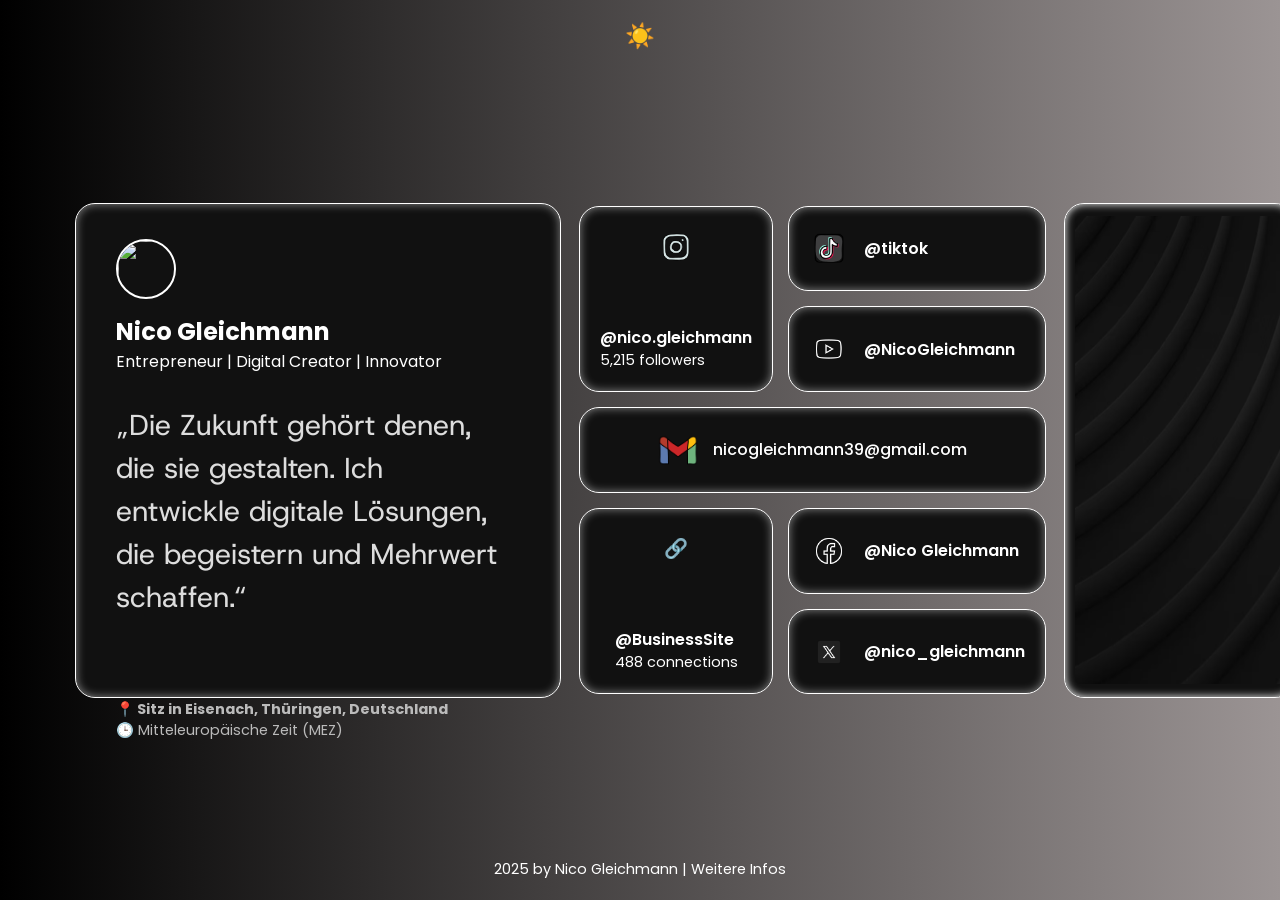
==== commit 2ac38f50: "website stand 22.3" ====
--- a/Hauputseite/index.html
+++ b/Hauputseite/index.html
@@ -16,13 +16,12 @@
         <div class="box1 box slide-in">
             <a href="/portfolio/portfolio.html">
                 <div class="top">
-                    <img src="/img/Profil.JPG">
+                    <img src="/img/profil.JPG">
                     <h4>Nico Gleichmann</h4>
                     <p><span class="point"></span>Entrepreneur | Digital Creator | Innovator</p>
                 </div>
                 <div class="mid">
                     <h2>„Die Zukunft gehört denen, die sie gestalten. Ich entwickle digitale Lösungen, die begeistern und Mehrwert schaffen.“</h2>
-                    <img src="/img/erde.png" alt="">
                 </div>
                 <div class="bot">
                     <h4>📍 Sitz in Eisenach, Thüringen, Deutschland</h4>
@@ -43,7 +42,7 @@
     
             <!-- Top Right Boxes -->
             <div class="case" id="tiktok" data-link="https://www.tiktok.com/">
-                <div class="icon"><img src="/img/tiktok2.png" alt=""></div>
+                <div class="icon"><img src="/img/tiktok.png" alt=""></div>
                 <div class="text">
                     <div class="username">@tiktok</div>
                 </div>
@@ -87,35 +86,35 @@
         </div>
 
         <div class="box3 box no-hover slide-in">
-            <img id="black_01" src="/img/black_02.jpg" class="dark-mode">
-            <img id="white_01" src="/img/1.jpg" class="white-mode">
+            <img id="black_01" src="/img/d05.png" class="dark-mode">
+            <img id="white_01" src="/img/w01.jpg" class="white-mode">
         </div>
         
         <div class="box4">
             <div class="row">
-                <div id="black_02" class="top_images dark-mode"><img src="/img/black_03.jpg" alt="Bild 1"></div>
-                <div id="black_03" class="top_images dark-mode"><img src="/img/backdrop-874452_640.jpg" alt="Bild 2"></div>
-        
-                <div id="white_02" class="top_images white-mode"><img src="/img/2.jpg" alt="Bild 1"></div>
-                <div id="white_03" class="top_images white-mode"><img src="/img/3.jpg" alt="Bild 2"></div>
-            </div>
-        
-            <div id="black_04" class="full-width dark-mode"><img src="/img/photo-1518112166137-85f9979a43aa.jpg" alt="Bild 3"></div>
-            <div id="black_05" class="full-width dark-mode"><img src="/img/black_01.png" alt="Bild 4"></div>
-        
-            <div id="white_04" class="full-width white-mode"><img src="/img/7.jpg" alt="Bild 3"></div>
-            <div id="white_05" class="full-width white-mode"><img src="/img/8.jpg" alt="Bild 4"></div>
+                <div id="black_02" class="top_images dark-mode"><img src="/img/d02.png" alt="Bild 1"></div>
+                <div id="black_03" class="top_images dark-mode"><img src="/img/d04.jpg" alt="Bild 2"></div>
+        
+                <div id="white_02" class="top_images white-mode"><img src="/img/w02.jpg" alt="Bild 1"></div>
+                <div id="white_03" class="top_images white-mode"><img src="/img/w03.jpg" alt="Bild 2"></div>
+            </div>
+        
+            <div id="black_04" class="full-width dark-mode"><img src="/img/d08.jpg" alt="Bild 3"></div>
+            <div id="black_05" class="full-width dark-mode"><img src="/img/d01.jpg" alt="Bild 4"></div>
+        
+            <div id="white_04" class="full-width white-mode"><img src="/img/w04.jpg" alt="Bild 3"></div>
+            <div id="white_05" class="full-width white-mode"><img src="/img/w05.jpg" alt="Bild 4"></div>
         </div>
         
         <div class="box5 box no-hover slide-in">
-            <img id="black_06" src="/img/black_curves.png" class="dark-mode">
-            <img id="white_06" src="/img/9.jpg" class="white-mode" style="display: none;">
+            <img id="black_06" src="/img/d07.jpg" class="dark-mode">
+            <img id="white_06" src="/img/w06.jpg" class="white-mode" style="display: none;">
         </div>
         
 
         <div class="post-container box6 box insta slide-in">
             <div class="header">
-              <img src="/img/instagram.png" alt="Instagram Logo" class="icon">
+              <img src="/img/insta.png" alt="Instagram Logo" class="icon">
             </div>
             <div class="slider-wrapper">
                 <div class="slider">
@@ -225,4 +224,8 @@
 11.Datenbank erstellen für Cookies
 12. Datenschutz und Sicherheit für die Website
 13.Newsletter Funktion validieren 
+
+
+-Insta box6 Icon ordentlich machen
+
 -->
